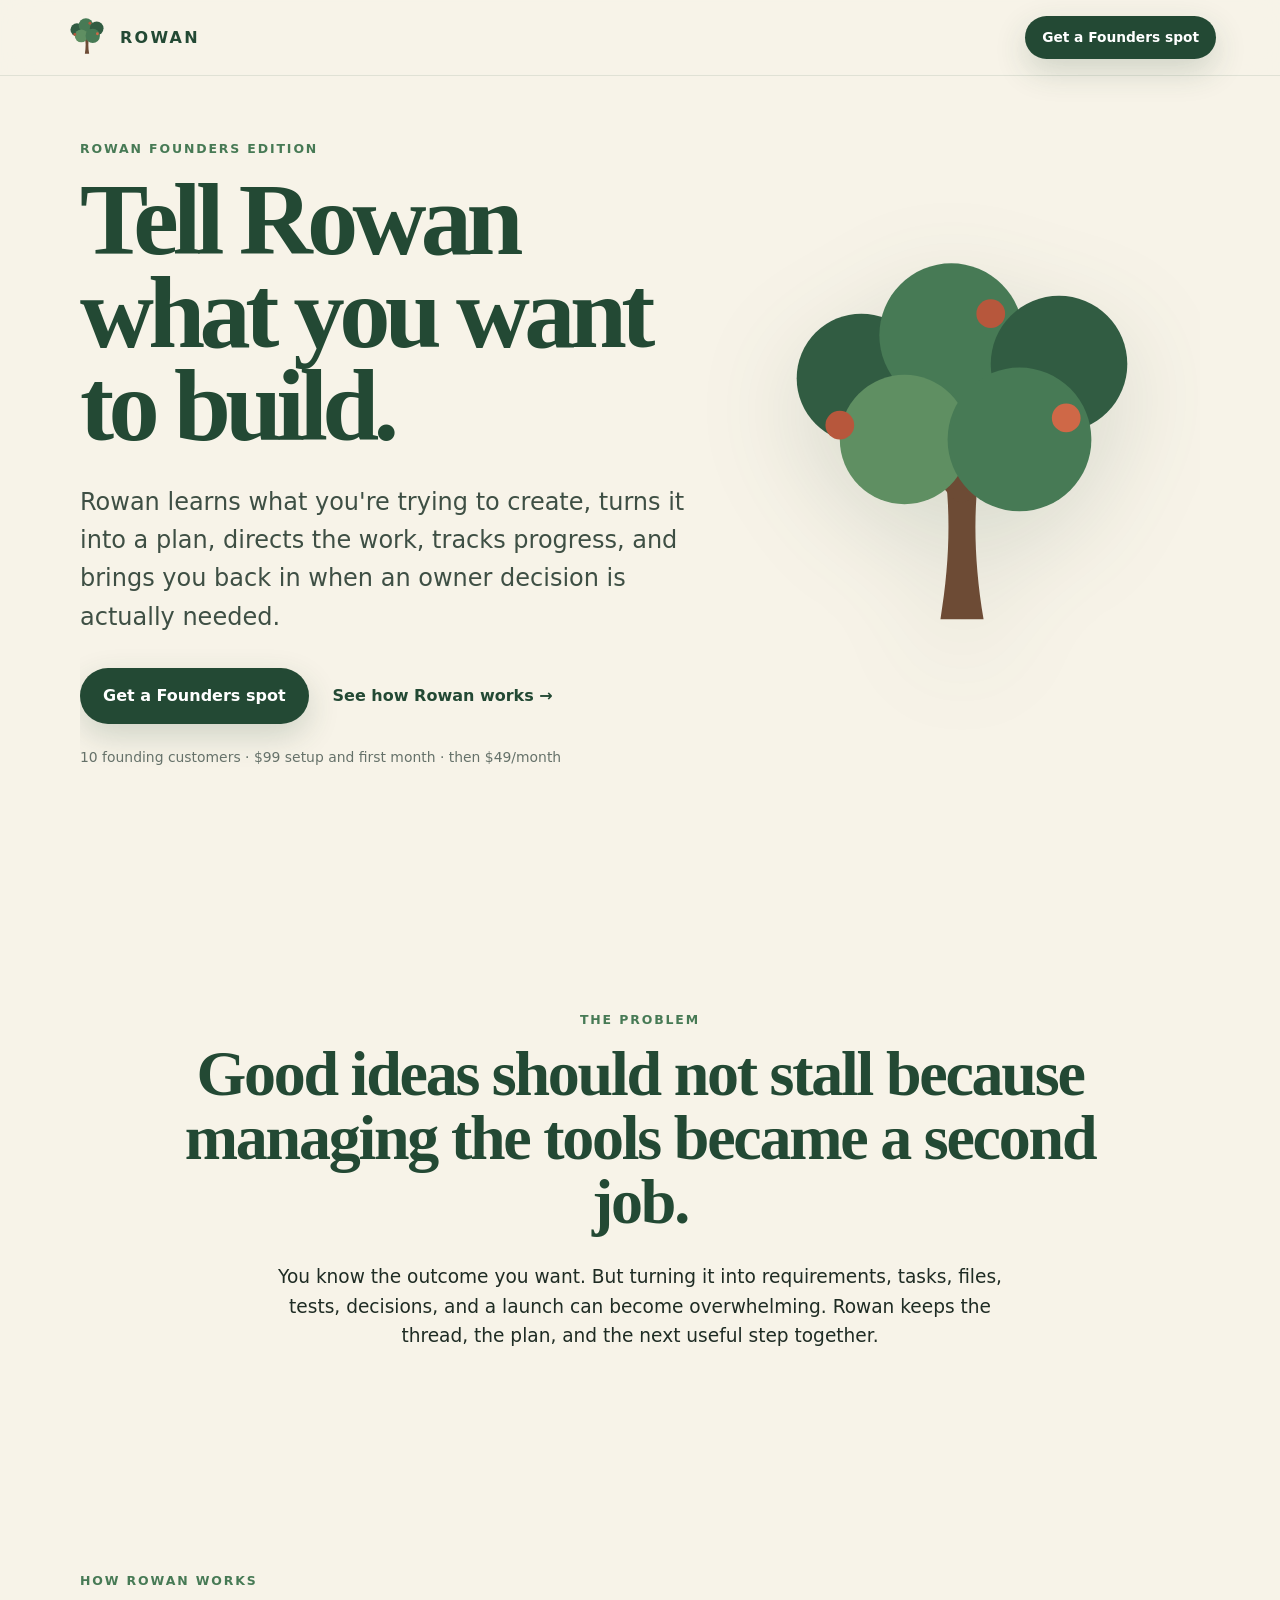
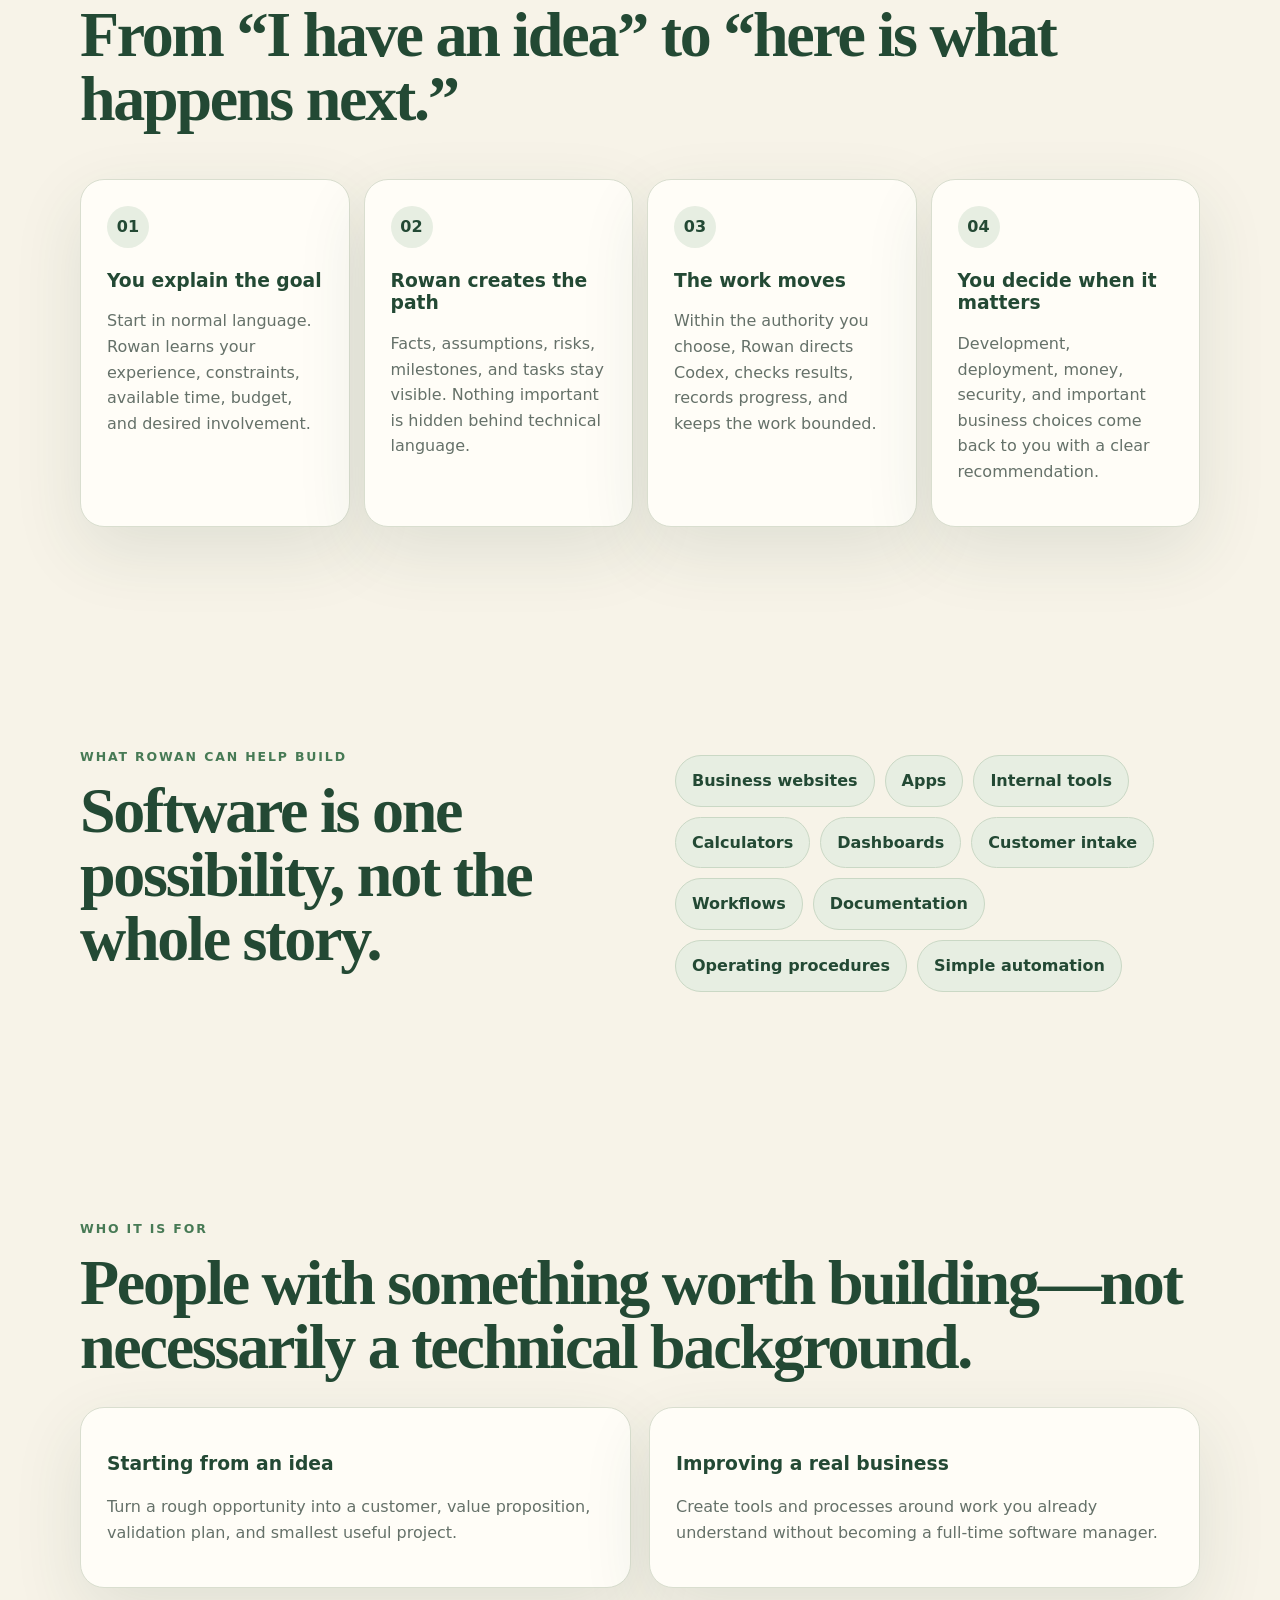
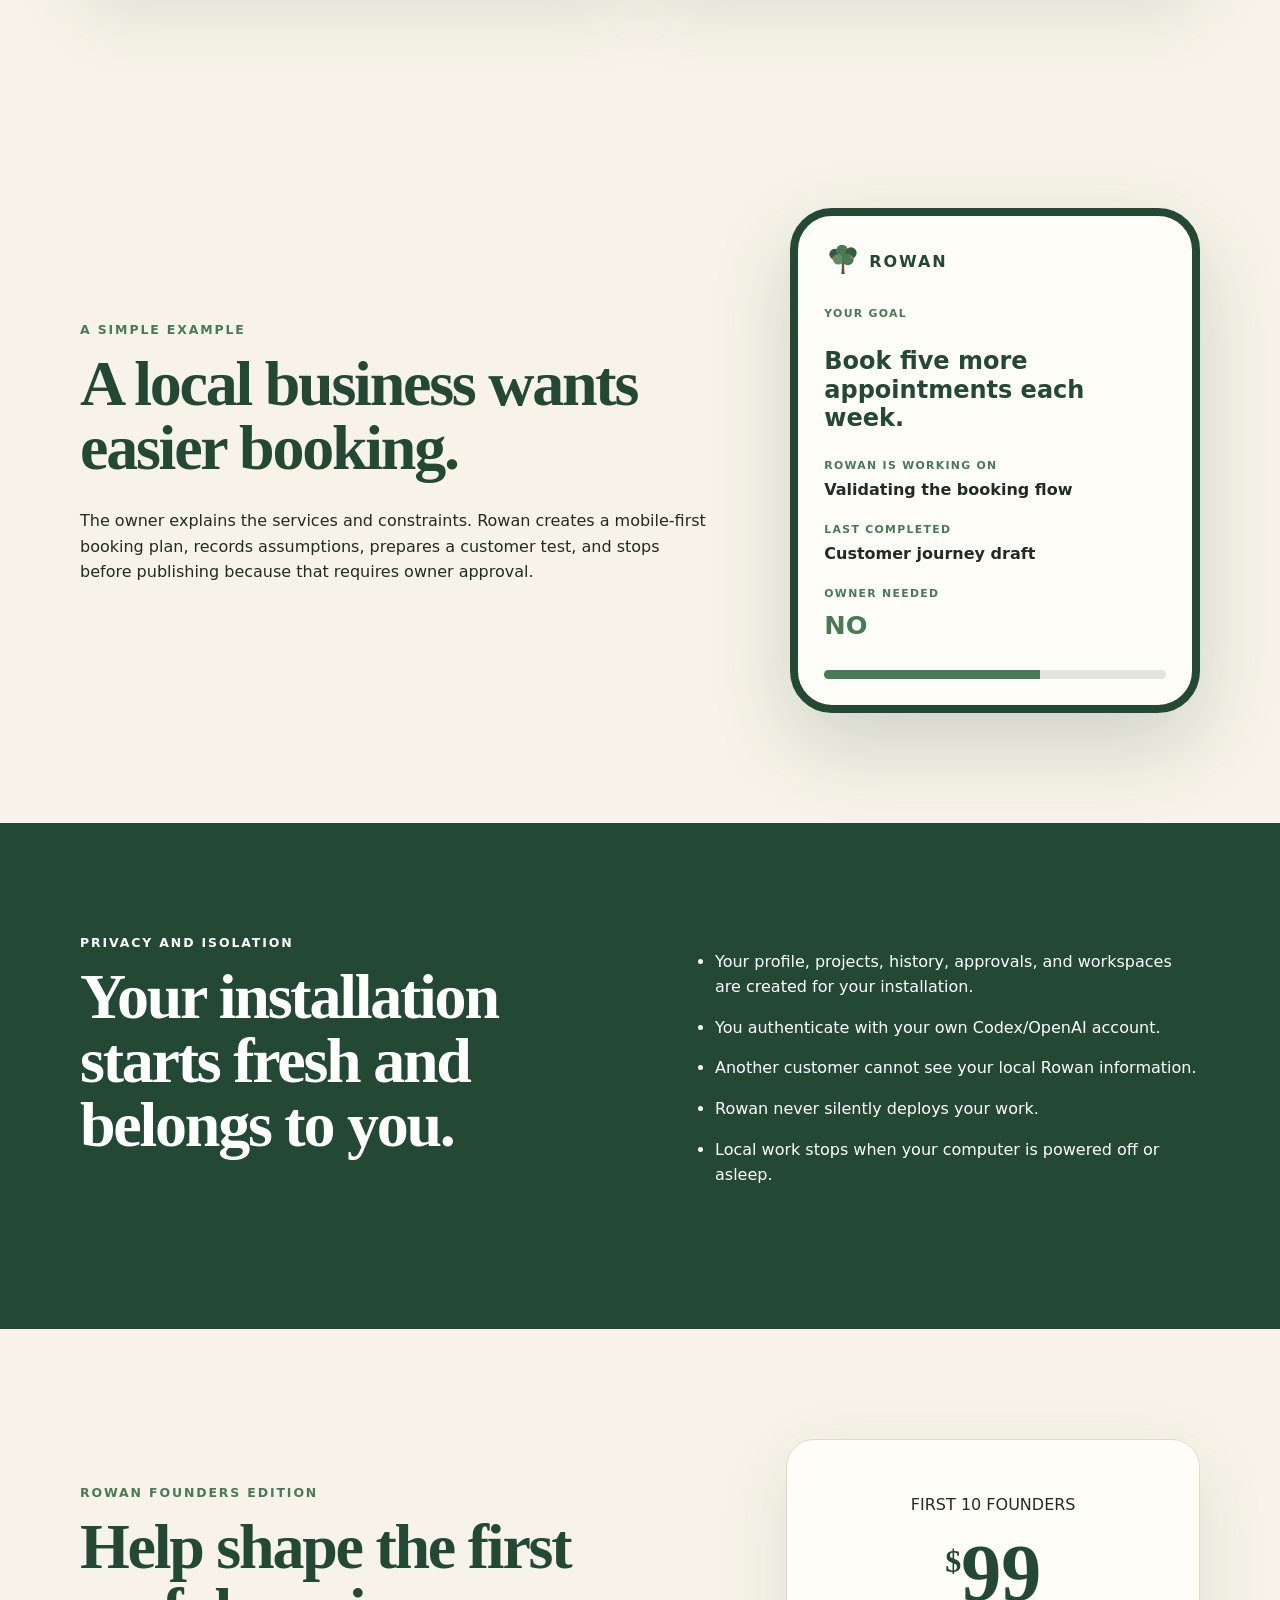
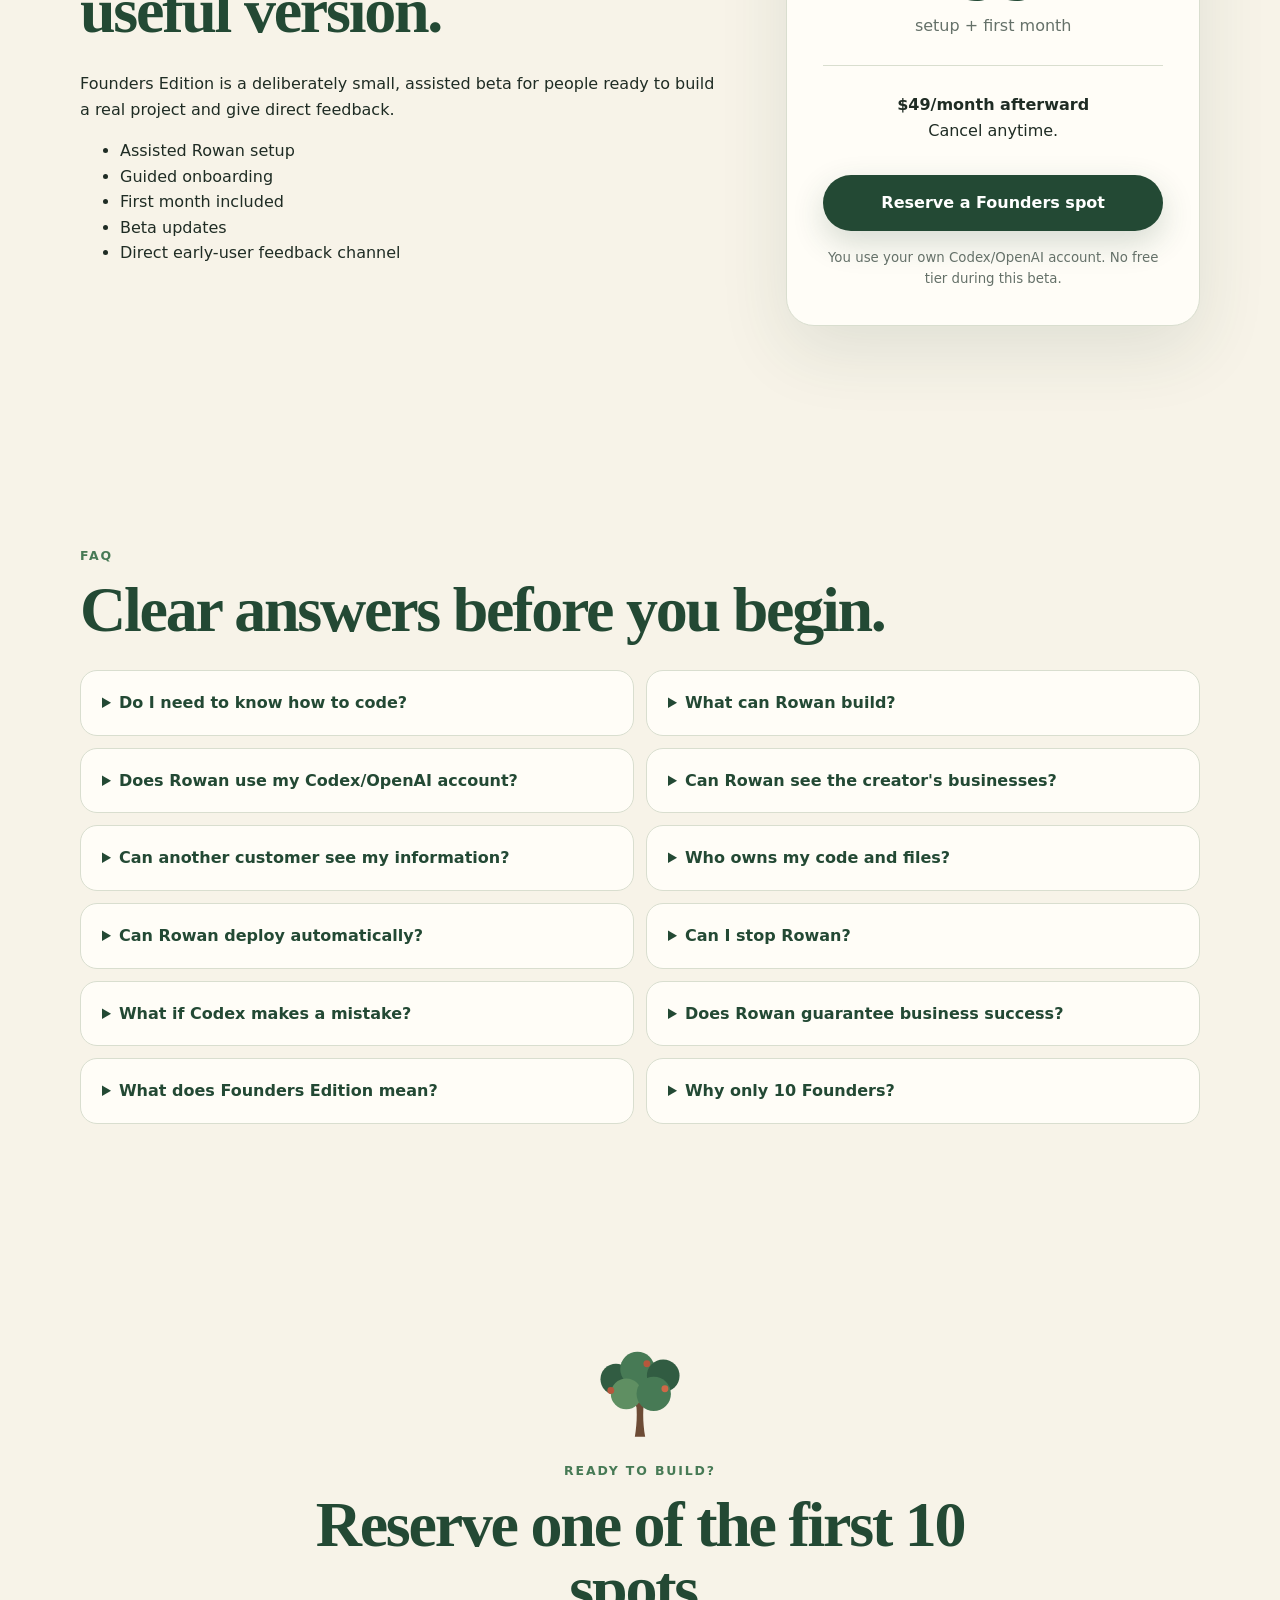
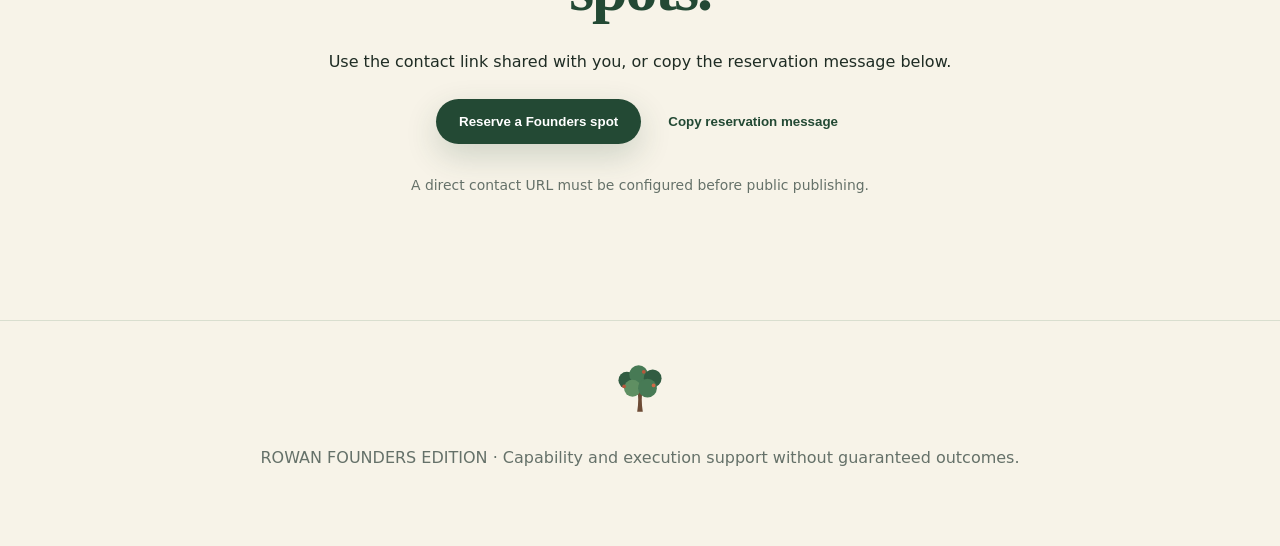
==== index.html @ bef2bb55 "Publish Rowan Founders Edition landing page" ====
<!doctype html>
<html lang="en">
<head>
  <meta charset="utf-8">
  <meta name="viewport" content="width=device-width,initial-scale=1">
  <meta name="description" content="Tell Rowan what you want to build. Rowan turns it into a plan, directs the work, and keeps it moving until an owner decision is needed.">
  <meta name="theme-color" content="#315c42">
  <title>Rowan Founders Edition</title>
  <link rel="stylesheet" href="styles.css?v=0.1.1">
</head>
<body>
<header>
  <a class="brand" href="#top"><img src="assets/rowan-mark.svg" alt=""><span>ROWAN</span></a>
  <a class="button small cta" href="#founders">Get a Founders spot</a>
</header>
<main id="top">
  <section class="hero">
    <div class="hero-copy">
      <p class="eyebrow">ROWAN FOUNDERS EDITION</p>
      <h1>Tell Rowan what you want to build.</h1>
      <p class="lead">Rowan learns what you're trying to create, turns it into a plan, directs the work, tracks progress, and brings you back in when an owner decision is actually needed.</p>
      <div class="actions">
        <a class="button cta" href="#founders">Get a Founders spot</a>
        <a class="text-link" href="#how">See how Rowan works <span aria-hidden="true">→</span></a>
      </div>
      <p class="quiet-note">10 founding customers · $99 setup and first month · then $49/month</p>
    </div>
    <div class="hero-art" aria-hidden="true"><img src="assets/rowan-mark.svg" alt=""></div>
  </section>

  <section class="problem">
    <p class="eyebrow">THE PROBLEM</p>
    <h2>Good ideas should not stall because managing the tools became a second job.</h2>
    <p>You know the outcome you want. But turning it into requirements, tasks, files, tests, decisions, and a launch can become overwhelming. Rowan keeps the thread, the plan, and the next useful step together.</p>
  </section>

  <section id="how">
    <p class="eyebrow">HOW ROWAN WORKS</p>
    <h2>From “I have an idea” to “here is what happens next.”</h2>
    <div class="steps">
      <article><span>01</span><h3>You explain the goal</h3><p>Start in normal language. Rowan learns your experience, constraints, available time, budget, and desired involvement.</p></article>
      <article><span>02</span><h3>Rowan creates the path</h3><p>Facts, assumptions, risks, milestones, and tasks stay visible. Nothing important is hidden behind technical language.</p></article>
      <article><span>03</span><h3>The work moves</h3><p>Within the authority you choose, Rowan directs Codex, checks results, records progress, and keeps the work bounded.</p></article>
      <article><span>04</span><h3>You decide when it matters</h3><p>Development, deployment, money, security, and important business choices come back to you with a clear recommendation.</p></article>
    </div>
  </section>

  <section class="build">
    <div>
      <p class="eyebrow">WHAT ROWAN CAN HELP BUILD</p>
      <h2>Software is one possibility, not the whole story.</h2>
    </div>
    <div class="chips">
      <span>Business websites</span><span>Apps</span><span>Internal tools</span>
      <span>Calculators</span><span>Dashboards</span><span>Customer intake</span>
      <span>Workflows</span><span>Documentation</span><span>Operating procedures</span>
      <span>Simple automation</span>
    </div>
  </section>

  <section>
    <p class="eyebrow">WHO IT IS FOR</p>
    <h2>People with something worth building—not necessarily a technical background.</h2>
    <div class="two">
      <article class="panel"><h3>Starting from an idea</h3><p>Turn a rough opportunity into a customer, value proposition, validation plan, and smallest useful project.</p></article>
      <article class="panel"><h3>Improving a real business</h3><p>Create tools and processes around work you already understand without becoming a full-time software manager.</p></article>
    </div>
  </section>

  <section class="demo">
    <div>
      <p class="eyebrow">A SIMPLE EXAMPLE</p>
      <h2>A local business wants easier booking.</h2>
      <p>The owner explains the services and constraints. Rowan creates a mobile-first booking plan, records assumptions, prepares a customer test, and stops before publishing because that requires owner approval.</p>
    </div>
    <div class="phone">
      <div class="phone-top"><img src="assets/rowan-mark.svg" alt=""><strong>ROWAN</strong></div>
      <p class="label">YOUR GOAL</p><h3>Book five more appointments each week.</h3>
      <p class="label">ROWAN IS WORKING ON</p><strong>Validating the booking flow</strong>
      <p class="label">LAST COMPLETED</p><strong>Customer journey draft</strong>
      <p class="label">OWNER NEEDED</p><strong class="no">NO</strong>
      <div class="bar"><span></span></div>
    </div>
  </section>

  <section class="privacy">
    <div><p class="eyebrow">PRIVACY AND ISOLATION</p><h2>Your installation starts fresh and belongs to you.</h2></div>
    <ul>
      <li>Your profile, projects, history, approvals, and workspaces are created for your installation.</li>
      <li>You authenticate with your own Codex/OpenAI account.</li>
      <li>Another customer cannot see your local Rowan information.</li>
      <li>Rowan never silently deploys your work.</li>
      <li>Local work stops when your computer is powered off or asleep.</li>
    </ul>
  </section>

  <section id="founders" class="offer">
    <div>
      <p class="eyebrow">ROWAN FOUNDERS EDITION</p>
      <h2>Help shape the first useful version.</h2>
      <p>Founders Edition is a deliberately small, assisted beta for people ready to build a real project and give direct feedback.</p>
      <ul><li>Assisted Rowan setup</li><li>Guided onboarding</li><li>First month included</li><li>Beta updates</li><li>Direct early-user feedback channel</li></ul>
    </div>
    <div class="price-card">
      <p>FIRST 10 FOUNDERS</p>
      <strong><sup>$</sup>99</strong>
      <span>setup + first month</span>
      <hr>
      <p><b>$49/month afterward</b><br>Cancel anytime.</p>
      <a class="button cta" href="#reserve">Reserve a Founders spot</a>
      <small>You use your own Codex/OpenAI account. No free tier during this beta.</small>
    </div>
  </section>

  <section id="faq">
    <p class="eyebrow">FAQ</p><h2>Clear answers before you begin.</h2>
    <div class="faq">
      <details><summary>Do I need to know how to code?</summary><p>No. Rowan is designed to translate your goal into the planning and technical work. You still make owner decisions.</p></details>
      <details><summary>What can Rowan build?</summary><p>Apps, websites, internal tools, calculators, dashboards, workflows, documentation, intake systems, and other bounded projects that can be created on your computer.</p></details>
      <details><summary>Does Rowan use my Codex/OpenAI account?</summary><p>Yes. Founders Edition detects Codex and asks you to authenticate with your own account. Your access is never supplied by another customer.</p></details>
      <details><summary>Can Rowan see the creator's businesses?</summary><p>No. A fresh installation contains no creator portfolio, business history, prompts, reports, credentials, or private files.</p></details>
      <details><summary>Can another customer see my information?</summary><p>No. Founders installations create separate local state and workspaces. Do not share your Windows account or data directory with another person.</p></details>
      <details><summary>Who owns my code and files?</summary><p>Your project files remain in your customer-controlled workspaces, subject to the terms of any third-party tools or content you use.</p></details>
      <details><summary>Can Rowan deploy automatically?</summary><p>No. Deployment always requires explicit owner approval.</p></details>
      <details><summary>Can I stop Rowan?</summary><p>Yes. You can pause Rowan or an individual project, close the local server, and uninstall the application while retaining your data.</p></details>
      <details><summary>What if Codex makes a mistake?</summary><p>Errors are possible. Rowan uses bounded tasks, Git checkpoints, validation, and owner approvals, but important work still needs review.</p></details>
      <details><summary>Does Rowan guarantee business success?</summary><p>No. Rowan supports planning and execution; it cannot guarantee demand, revenue, profitability, or accurate output.</p></details>
      <details><summary>What does Founders Edition mean?</summary><p>It is an assisted beta. Some workflows are manual, feedback is expected, and features will change.</p></details>
      <details><summary>Why only 10 Founders?</summary><p>The first release is intentionally small so each customer can receive setup help and the product can improve from real use.</p></details>
    </div>
  </section>

  <section id="reserve" class="reserve">
    <img src="assets/rowan-mark.svg" alt="">
    <p class="eyebrow">READY TO BUILD?</p>
    <h2>Reserve one of the first 10 spots.</h2>
    <p>Use the contact link shared with you, or copy the reservation message below.</p>
    <button id="reserve-button" class="button">Reserve a Founders spot</button>
    <button id="copy-message" class="text-button">Copy reservation message</button>
    <p id="contact-status" class="quiet-note"></p>
  </section>
</main>
<footer><img src="assets/rowan-mark.svg" alt=""><p>ROWAN FOUNDERS EDITION · Capability and execution support without guaranteed outcomes.</p></footer>
<script src="config.js"></script>
<script src="landing.js"></script>
</body>
</html>
---- styles.css ----
:root{--forest:#234934;--leaf:#477a55;--moss:#6f8b5e;--bark:#6d4b35;--berry:#b7573c;--cream:#f7f3e8;--paper:#fffdf7;--ink:#1f2c24;--muted:#657169;--line:#d9decf;--shadow:0 24px 70px rgba(35,73,52,.11)}
*{box-sizing:border-box}html{scroll-behavior:smooth}body{margin:0;overflow-x:hidden;background:var(--cream);color:var(--ink);font-family:Inter,ui-sans-serif,system-ui,-apple-system,"Segoe UI",sans-serif;line-height:1.6}header{height:76px;display:flex;align-items:center;justify-content:space-between;padding:0 clamp(18px,5vw,72px);position:sticky;top:0;z-index:10;background:rgba(247,243,232,.9);backdrop-filter:blur(15px);border-bottom:1px solid rgba(35,73,52,.1)}.brand{display:flex;align-items:center;gap:10px;color:var(--forest);font-weight:900;letter-spacing:.14em;text-decoration:none}.brand img{width:46px;height:46px}main{overflow:hidden}section{width:min(1120px,calc(100% - 36px));margin:0 auto;padding:110px 0}.hero{position:relative;overflow:hidden;min-height:calc(100vh - 76px);display:grid;grid-template-columns:1.15fr .85fr;align-items:center;padding-top:55px}.hero-copy{position:relative;z-index:1}.hero h1{max-width:850px;font:700 clamp(3.7rem,8vw,7.7rem)/.91 Georgia,serif;letter-spacing:-.055em;color:var(--forest);margin:14px 0 30px}.lead{font-size:clamp(1.16rem,2.2vw,1.5rem);max-width:720px;color:#3e4f44}.hero-art{display:grid;place-items:center;filter:drop-shadow(0 30px 50px rgba(35,73,52,.14))}.hero-art img{width:min(38vw,460px)}.eyebrow{color:var(--leaf);font-weight:900;font-size:.78rem;letter-spacing:.15em;margin:0 0 10px}h2{font:700 clamp(2.3rem,5vw,4.7rem)/1 Georgia,serif;letter-spacing:-.035em;color:var(--forest);margin:12px 0 28px}h3{color:var(--forest);line-height:1.2}.button{display:inline-flex;align-items:center;justify-content:center;background:var(--forest);color:#fff!important;text-decoration:none;border:0;border-radius:999px;padding:15px 23px;font-weight:800;box-shadow:0 12px 32px rgba(35,73,52,.19);cursor:pointer}.button:hover{background:#173c29;transform:translateY(-1px)}.button.small{padding:10px 17px;font-size:.86rem}.actions{display:flex;align-items:center;gap:24px;flex-wrap:wrap;margin-top:32px}.text-link,.text-button{border:0;background:transparent;color:var(--forest);font-weight:800;text-decoration:none;cursor:pointer}.quiet-note{color:var(--muted);font-size:.87rem;margin-top:22px}.problem{max-width:940px!important;text-align:center}.problem p:last-child{font-size:1.16rem;max-width:760px;margin:auto}.steps{display:grid;grid-template-columns:repeat(4,1fr);gap:14px;margin-top:48px}.steps article,.panel{background:var(--paper);border:1px solid var(--line);border-radius:24px;padding:26px;box-shadow:var(--shadow)}.steps span{display:grid;place-items:center;width:42px;height:42px;border-radius:50%;background:#e7eee2;color:var(--forest);font-weight:900}.steps h3{margin:22px 0 10px}.steps p,.panel p{color:var(--muted)}.build{display:grid;grid-template-columns:1fr 1fr;gap:70px;align-items:center}.chips{display:flex;gap:10px;flex-wrap:wrap}.chips span{padding:12px 16px;border-radius:999px;background:#e7eee2;border:1px solid #cad8c5;color:var(--forest);font-weight:760}.two{display:grid;grid-template-columns:1fr 1fr;gap:18px}.demo{display:grid;grid-template-columns:1fr .65fr;align-items:center;gap:80px}.phone{background:var(--paper);border:8px solid var(--forest);border-radius:42px;padding:26px;box-shadow:0 32px 80px rgba(35,73,52,.18)}.phone-top{display:flex;align-items:center;gap:7px;letter-spacing:.12em;color:var(--forest);margin-bottom:25px}.phone-top img{width:38px}.phone .label{font-size:.68rem;color:var(--leaf);font-weight:900;letter-spacing:.12em;margin:19px 0 2px}.phone h3{font-size:1.5rem}.phone .no{color:var(--leaf);font-size:1.6rem}.bar{height:9px;border-radius:9px;background:#e2e5dd;margin-top:24px;overflow:hidden}.bar span{display:block;width:63%;height:100%;background:var(--leaf)}.privacy{background:var(--forest);color:white;width:100%;max-width:none;padding-left:max(18px,calc((100vw - 1120px)/2));padding-right:max(18px,calc((100vw - 1120px)/2));display:grid;grid-template-columns:1fr 1fr;gap:70px}.privacy h2,.privacy .eyebrow{color:white}.privacy li{margin-bottom:15px}.offer{display:grid;grid-template-columns:1fr .65fr;gap:70px;align-items:center}.price-card{padding:36px;border-radius:28px;background:var(--paper);border:1px solid var(--line);box-shadow:var(--shadow);text-align:center}.price-card>strong{display:block;font:700 5rem Georgia,serif;color:var(--forest);line-height:1}.price-card sup{font-size:2rem}.price-card>span,.price-card small{display:block;color:var(--muted)}.price-card hr{border:0;border-top:1px solid var(--line);margin:26px 0}.price-card .button{width:100%;margin:16px 0}.faq{display:grid;grid-template-columns:1fr 1fr;gap:12px}.faq details{background:var(--paper);border:1px solid var(--line);border-radius:17px;padding:19px 21px}.faq summary{font-weight:800;color:var(--forest);cursor:pointer}.faq p{color:var(--muted);margin-bottom:0}.reserve{text-align:center}.reserve>img{width:110px}.reserve h2{max-width:700px;margin-left:auto;margin-right:auto}.reserve .button,.reserve .text-button{margin:8px}footer{padding:40px 18px 60px;text-align:center;color:var(--muted);border-top:1px solid var(--line)}footer img{width:60px}
@media(max-width:800px){header{height:66px;padding:0 14px}.brand img{width:40px}.hero,.build,.demo,.offer,.privacy{grid-template-columns:1fr;gap:38px}.hero{padding-top:48px}.hero-art{position:absolute;opacity:.1;right:-60px;top:130px}.hero-art img{width:330px}.hero h1{font-size:clamp(3.2rem,16vw,5.3rem)}section{padding:78px 0}.steps,.two,.faq{grid-template-columns:1fr}.privacy{padding-left:18px;padding-right:18px}.demo .phone{max-width:420px}.actions{align-items:flex-start;flex-direction:column;gap:15px}.button.small{font-size:.76rem;padding:9px 12px}}
@media(prefers-reduced-motion:reduce){*{scroll-behavior:auto!important;transition:none!important}}
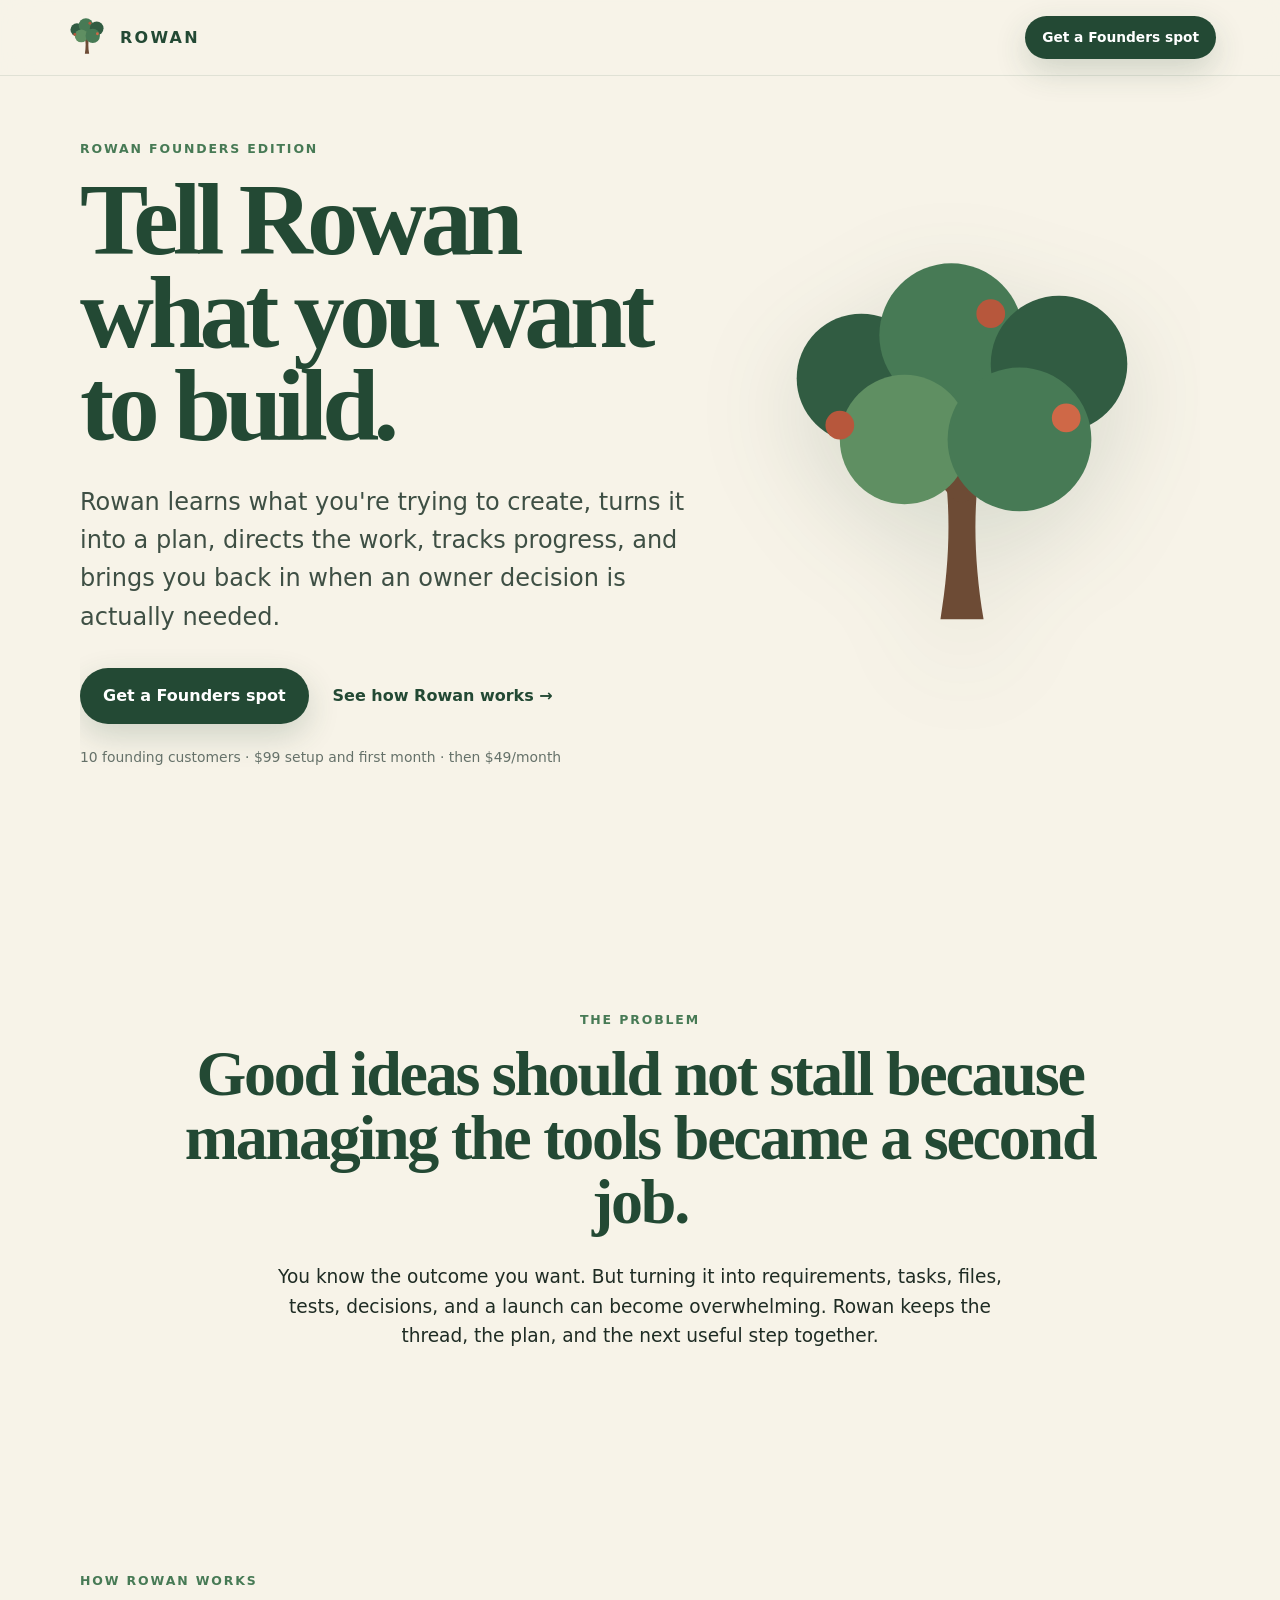
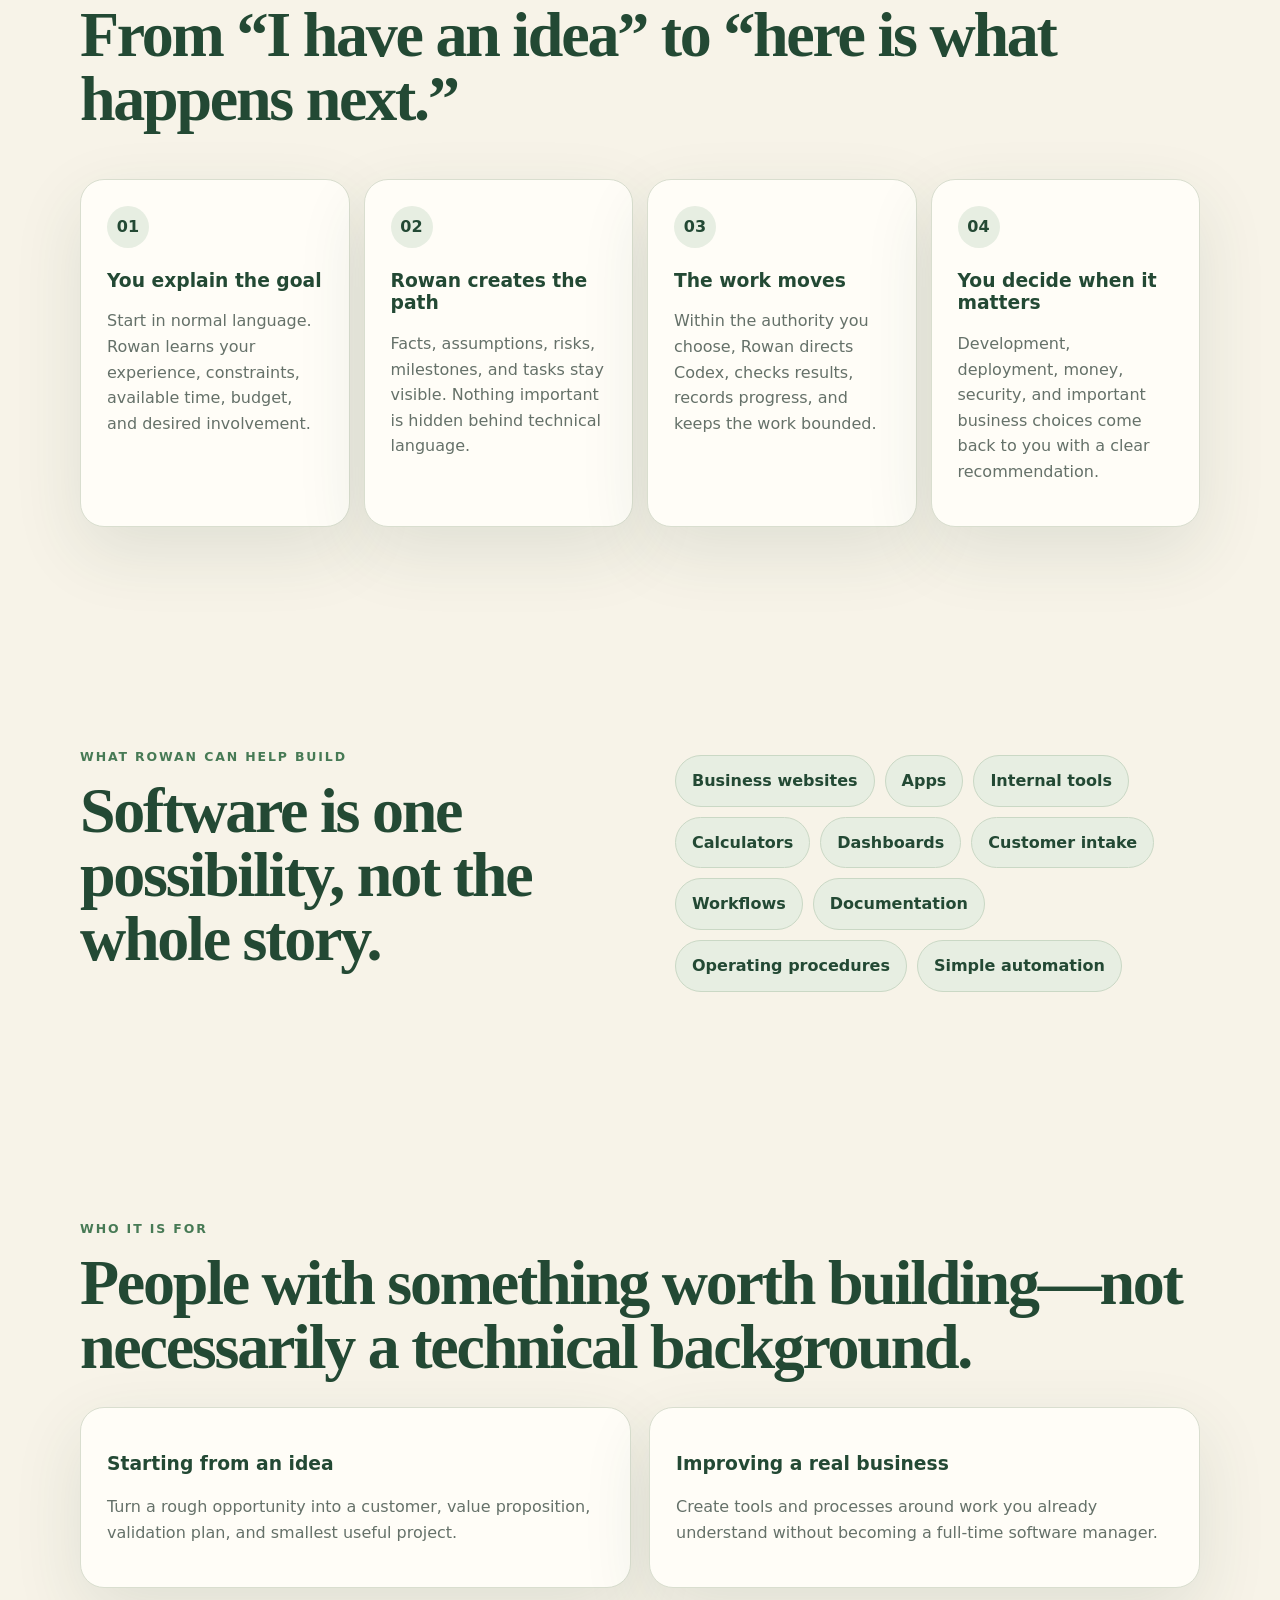
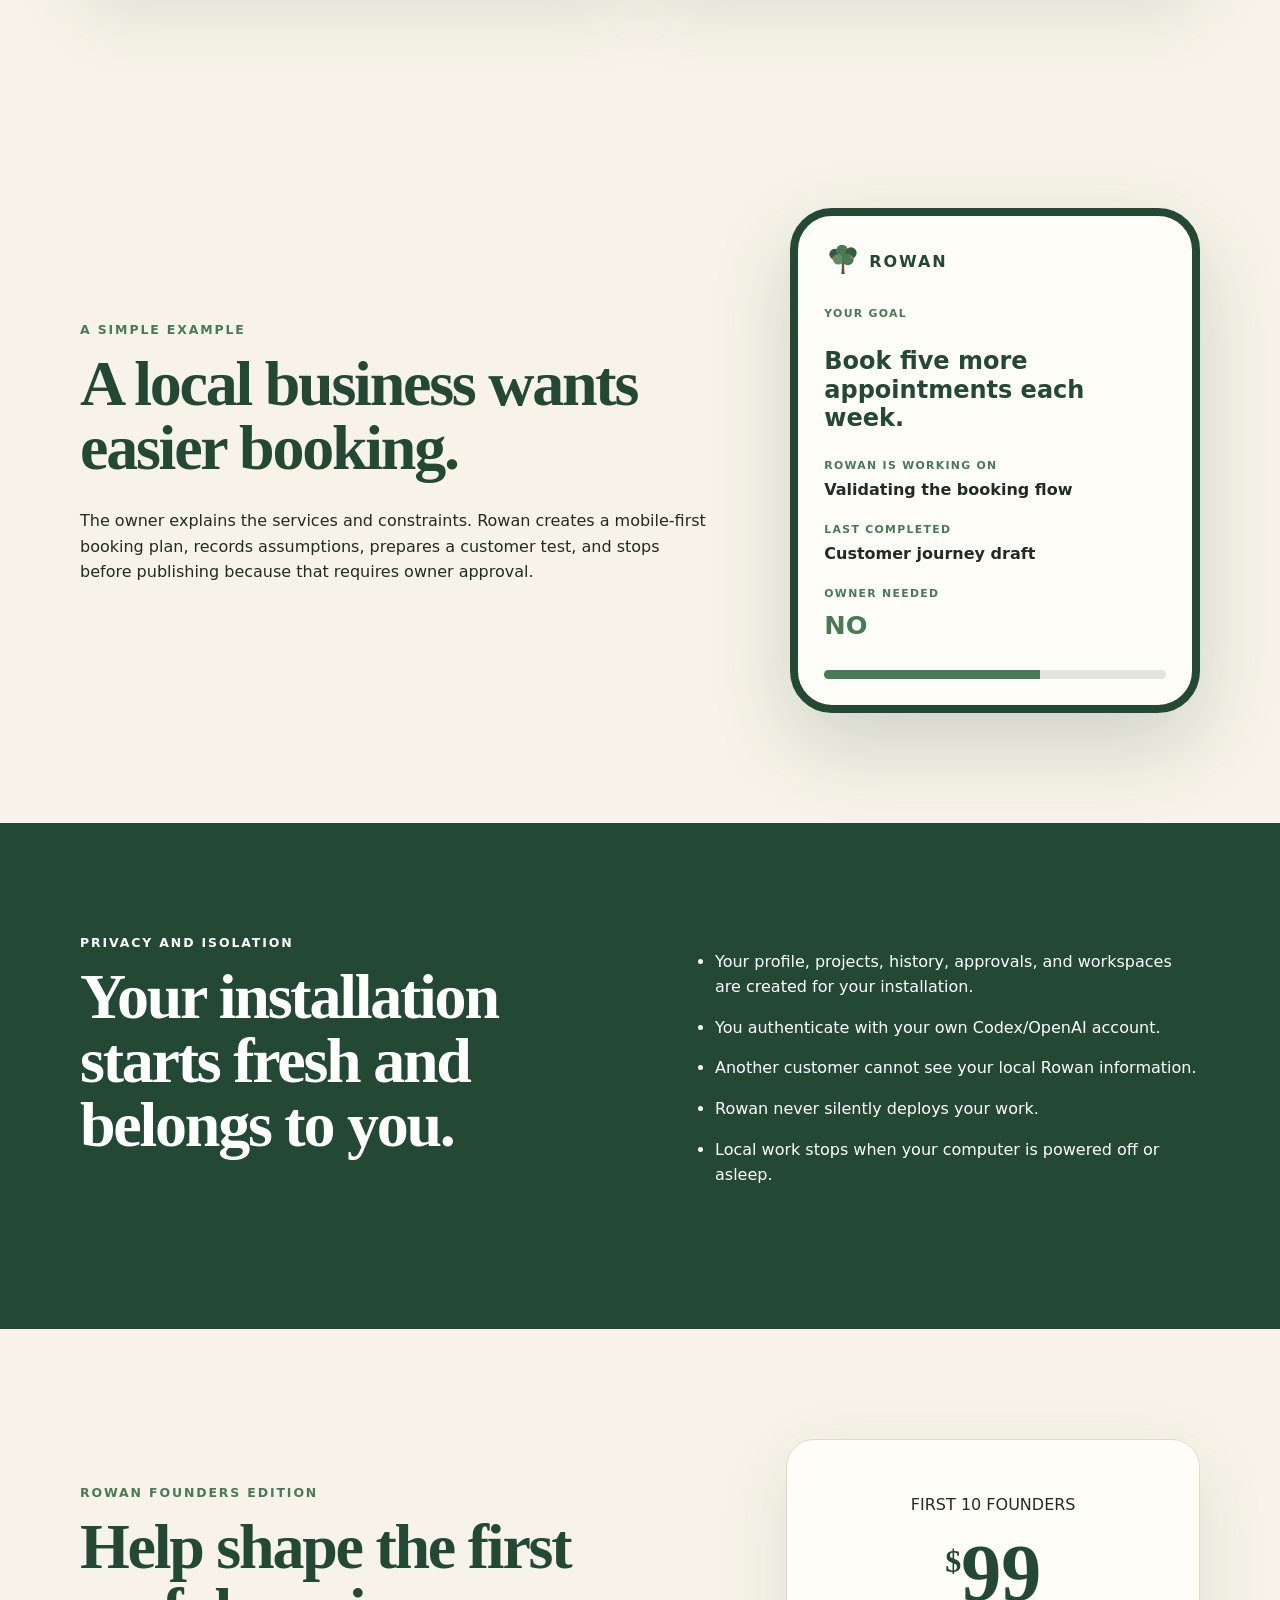
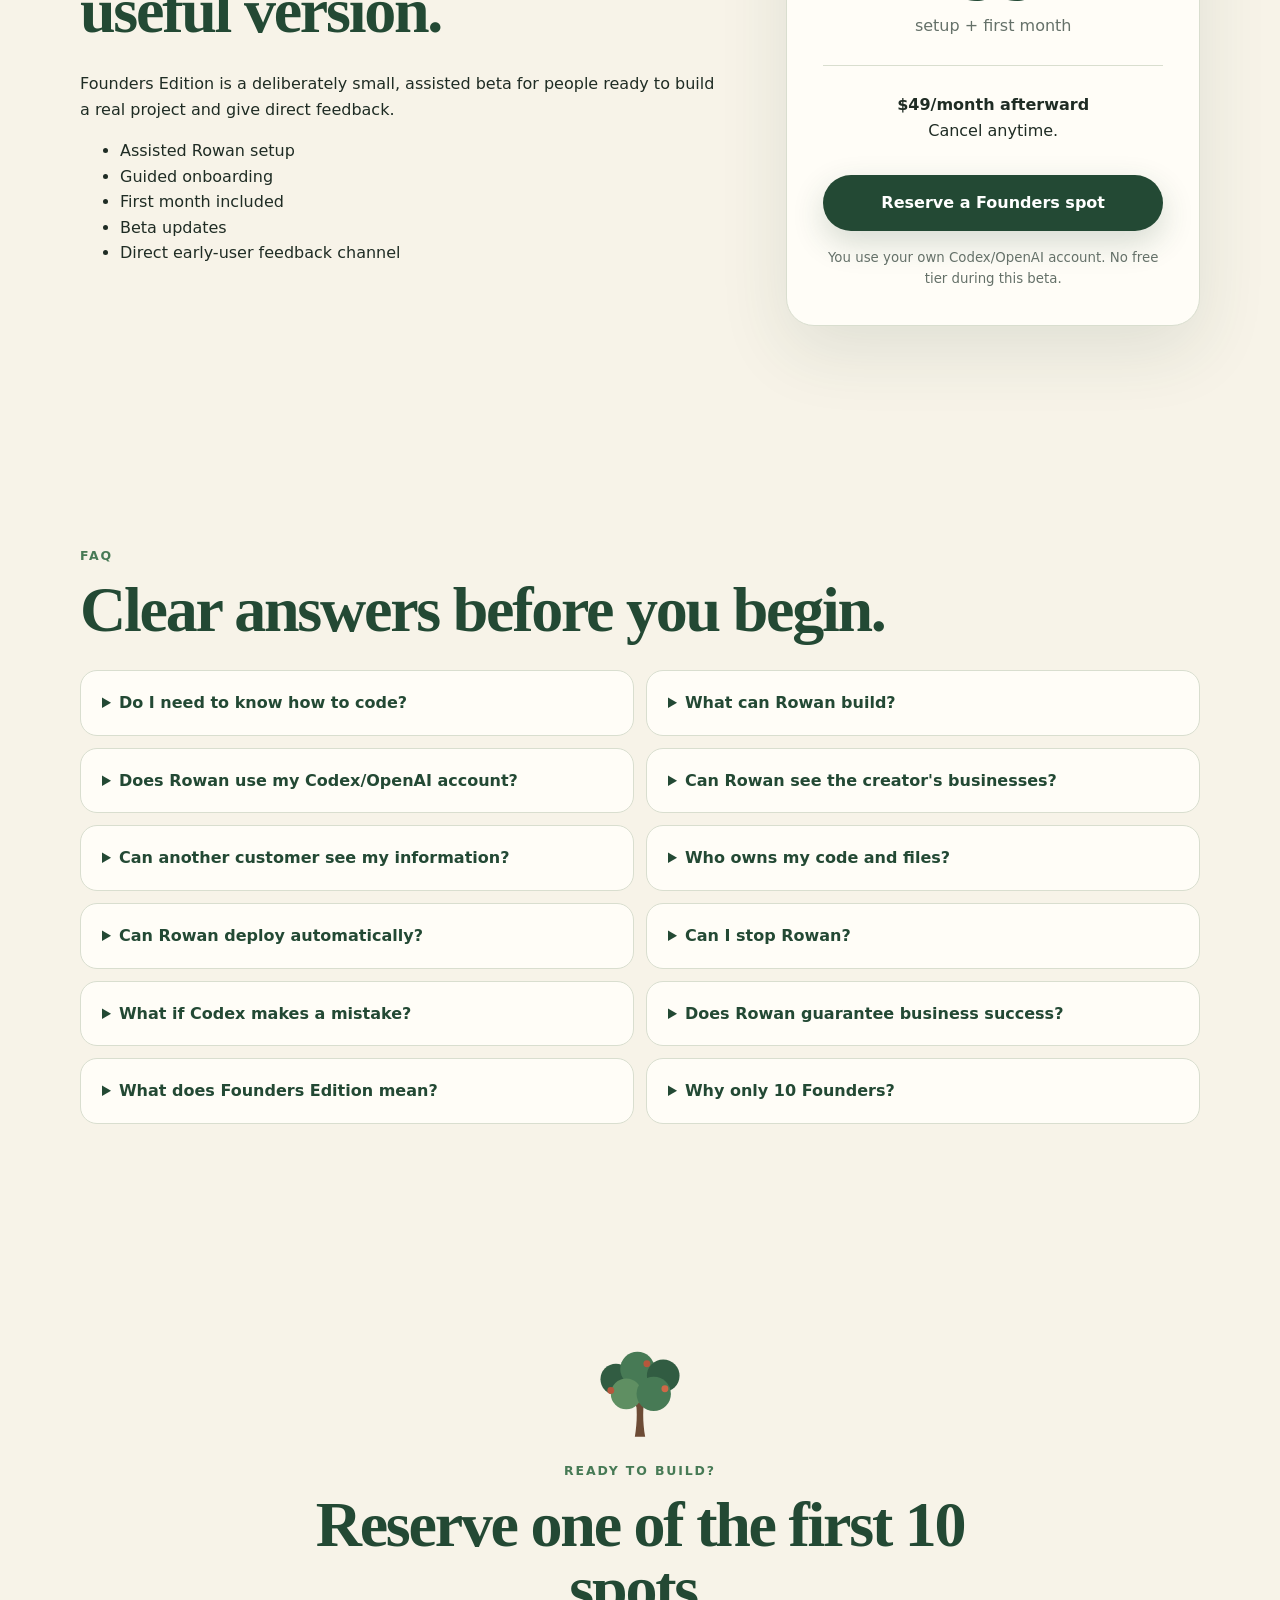
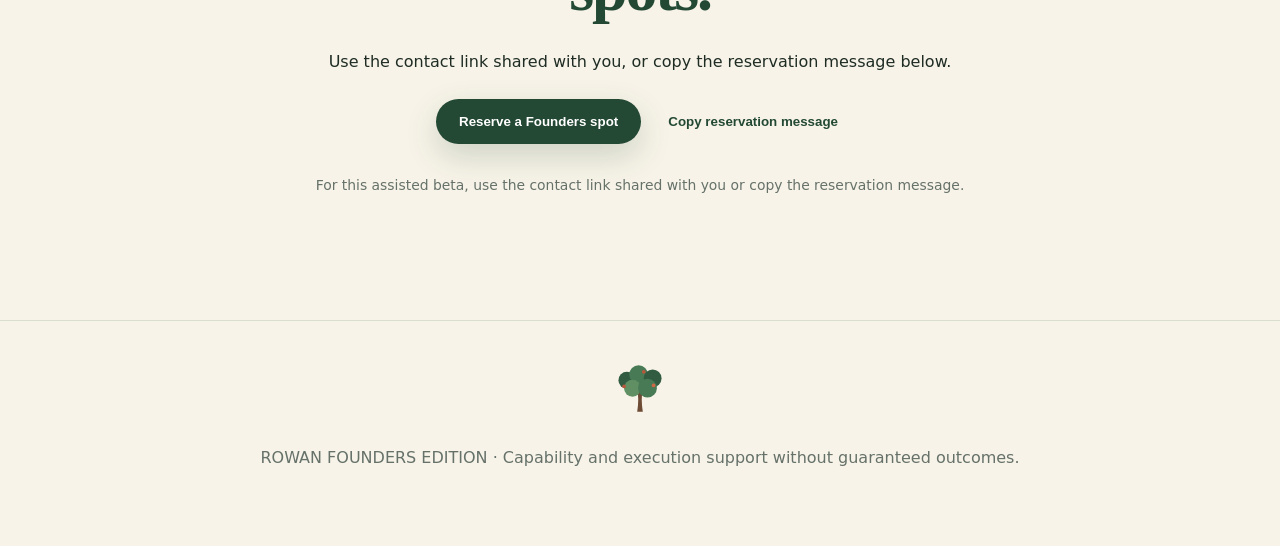
==== commit 3e309ba5: "Refresh corrected landing script" ====
--- a/index.html
+++ b/index.html
@@ -142,6 +142,6 @@
 </main>
 <footer><img src="assets/rowan-mark.svg" alt=""><p>ROWAN FOUNDERS EDITION · Capability and execution support without guaranteed outcomes.</p></footer>
 <script src="config.js"></script>
-<script src="landing.js"></script>
+<script src="landing.js?v=0.1.1"></script>
 </body>
 </html>
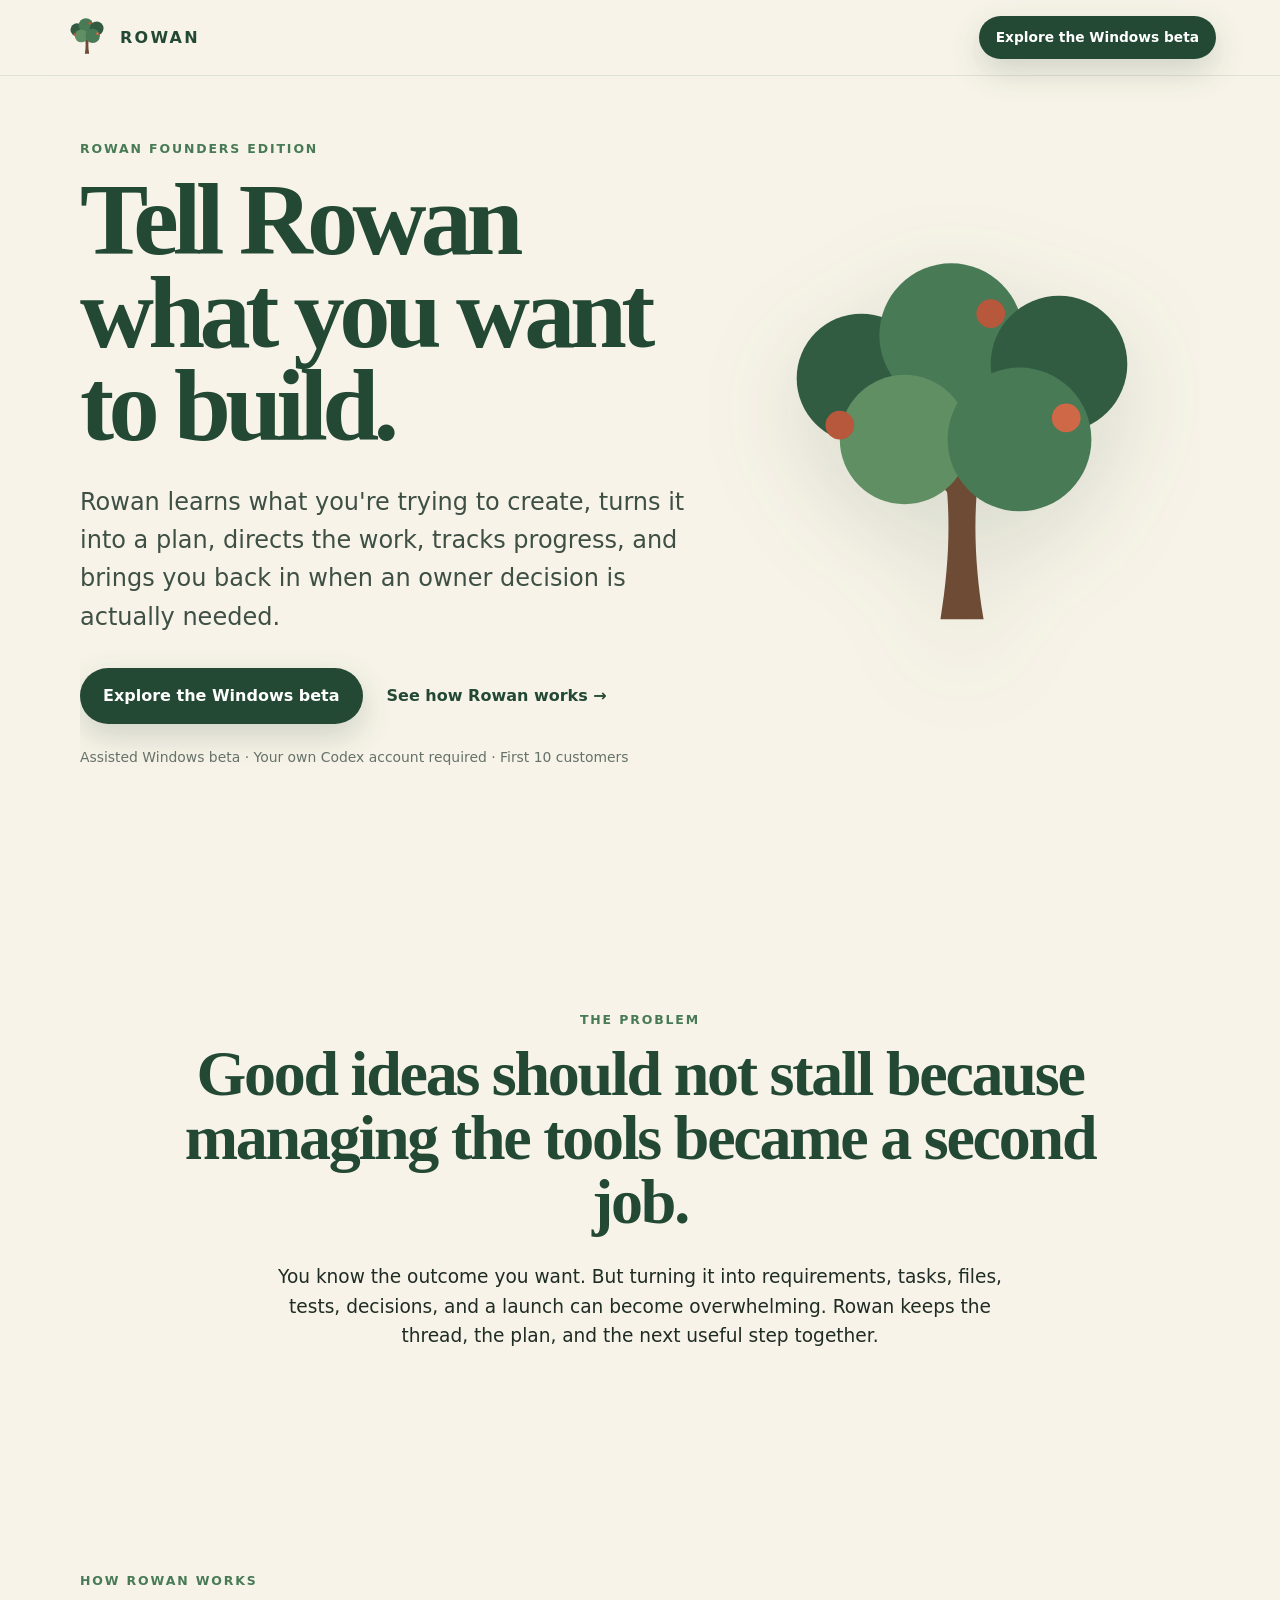
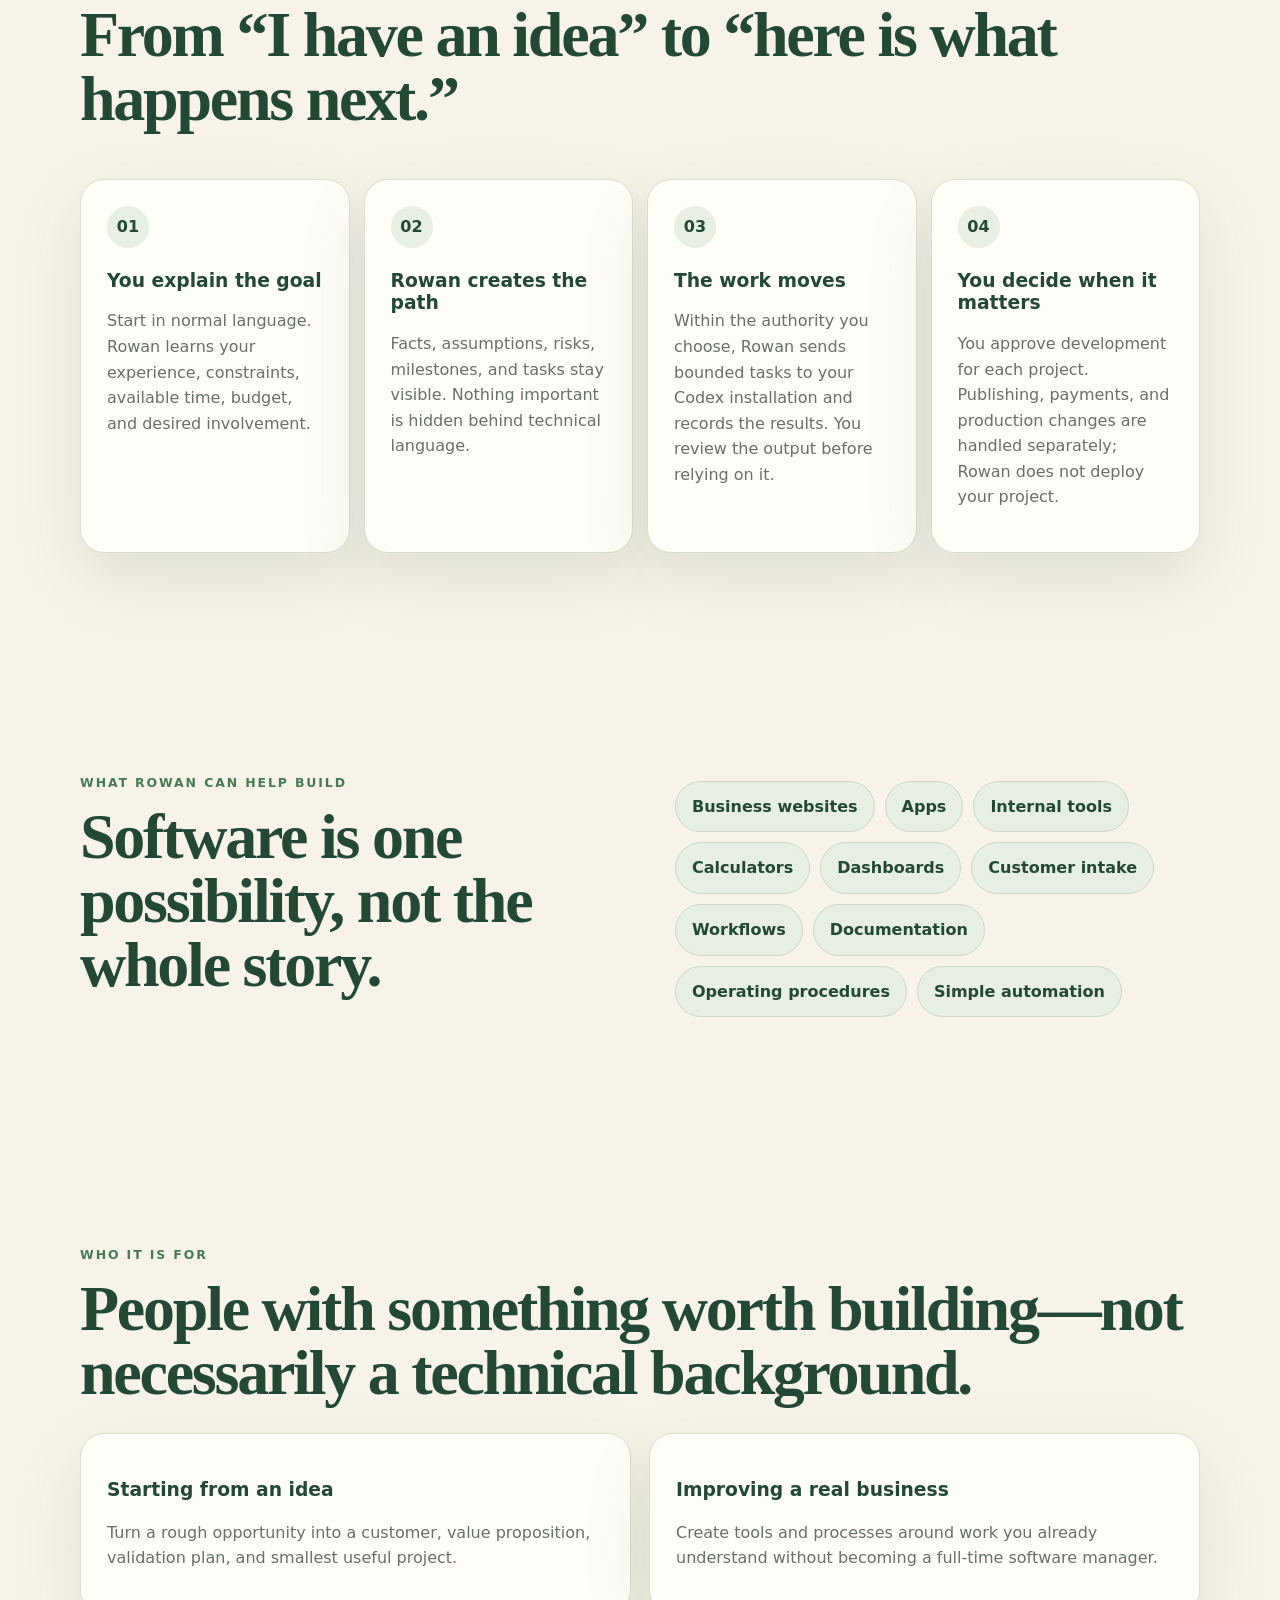
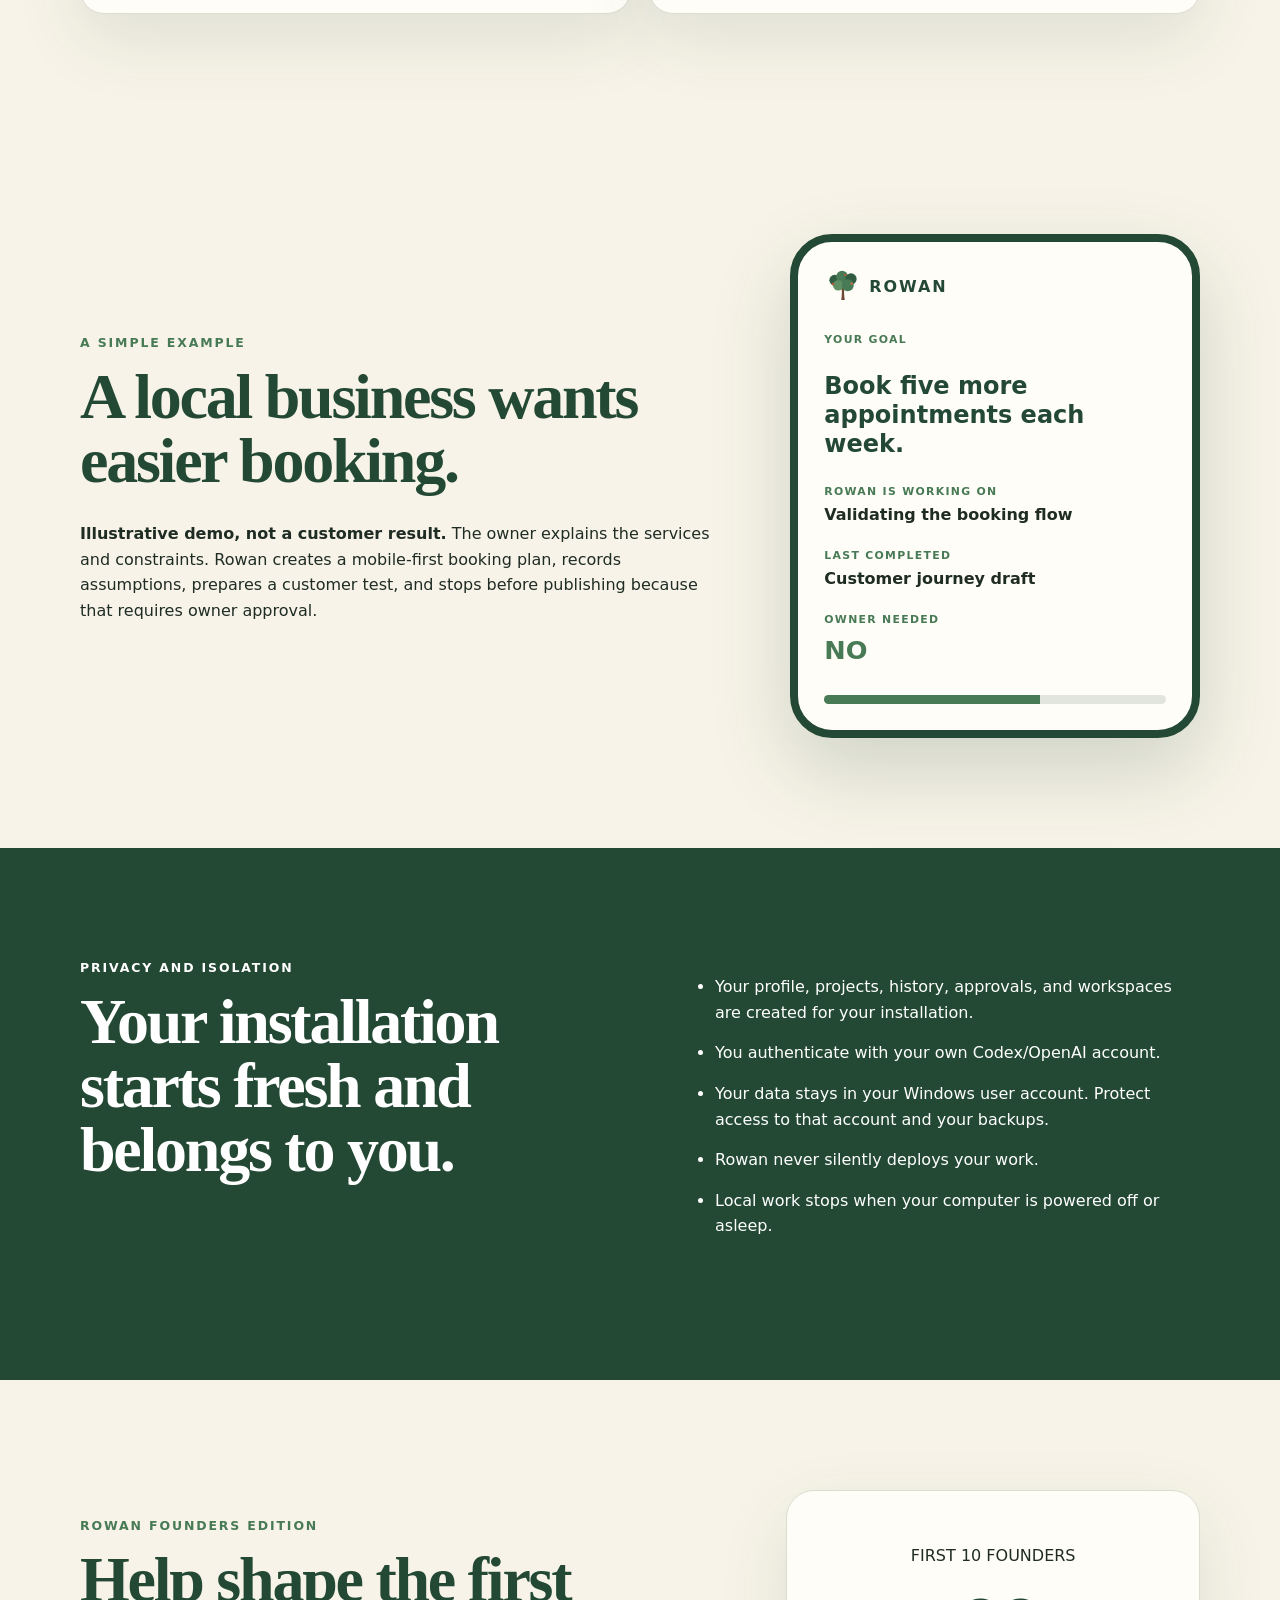
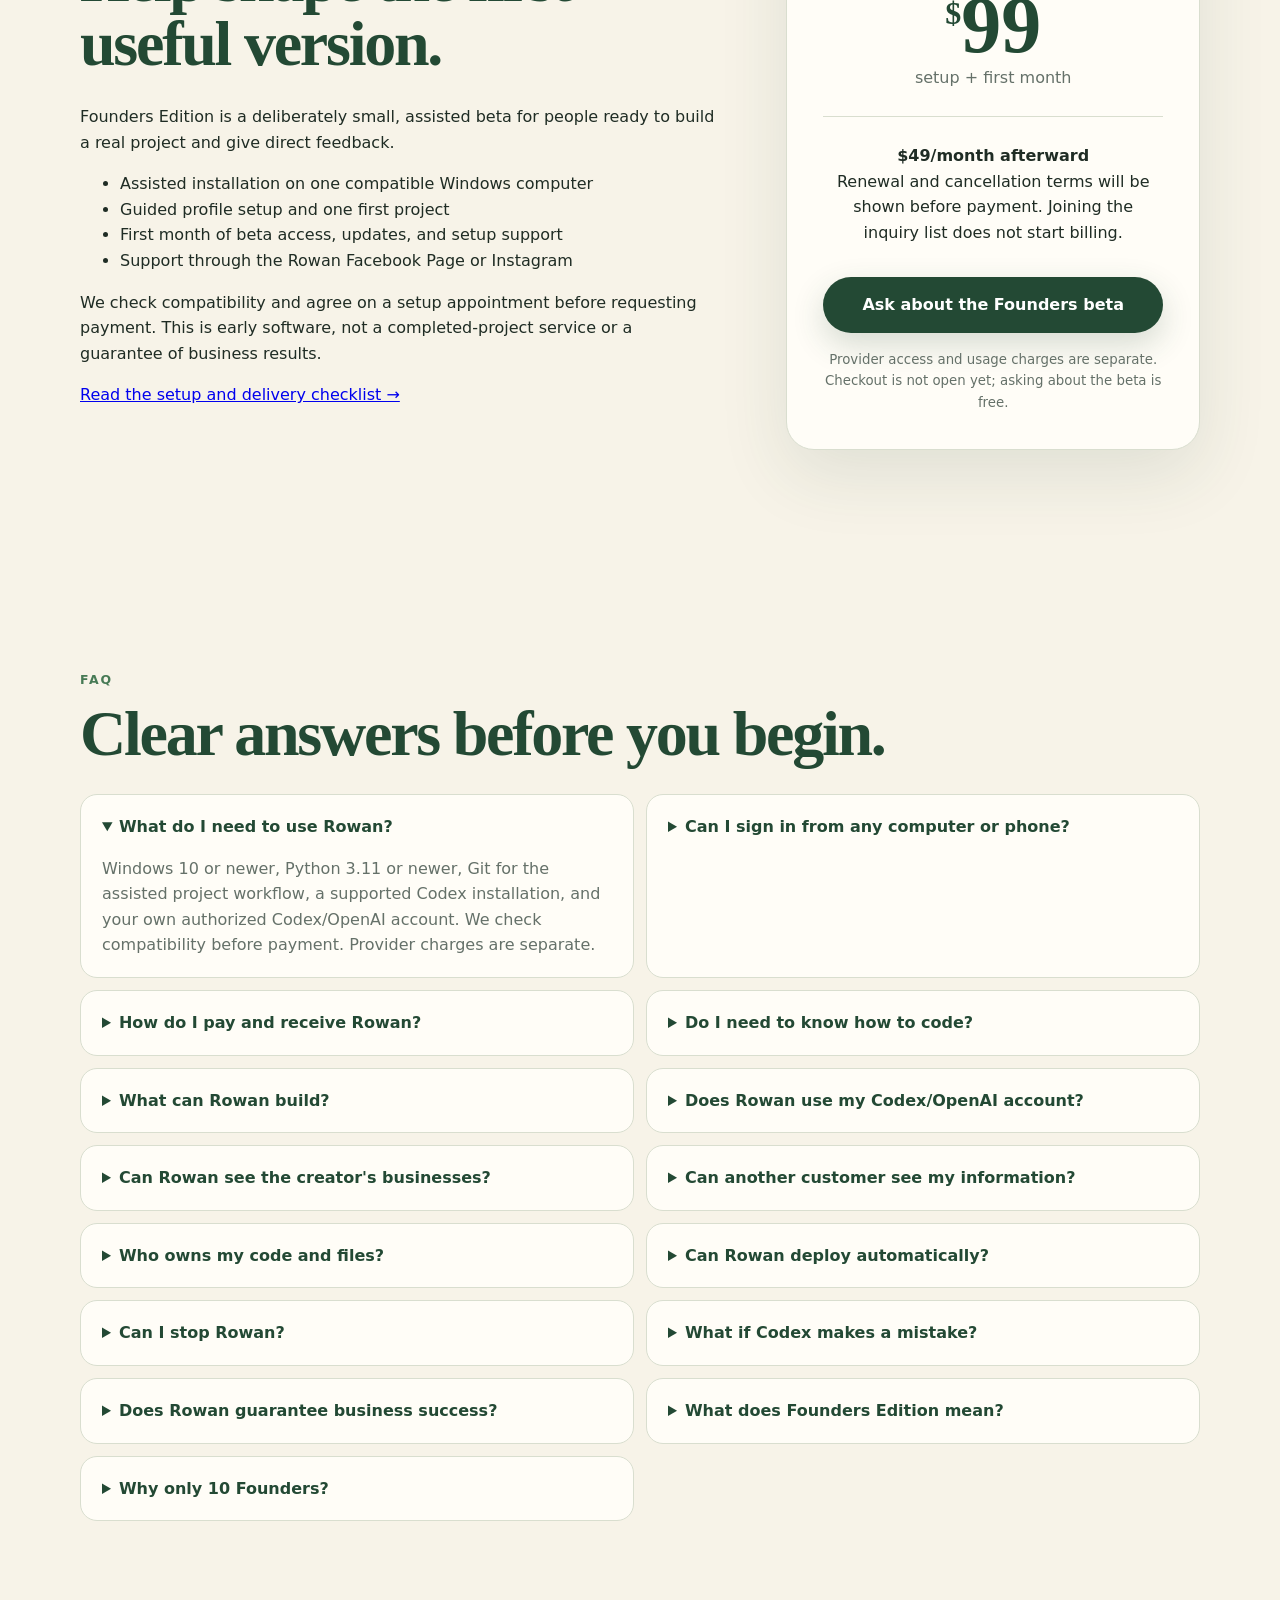
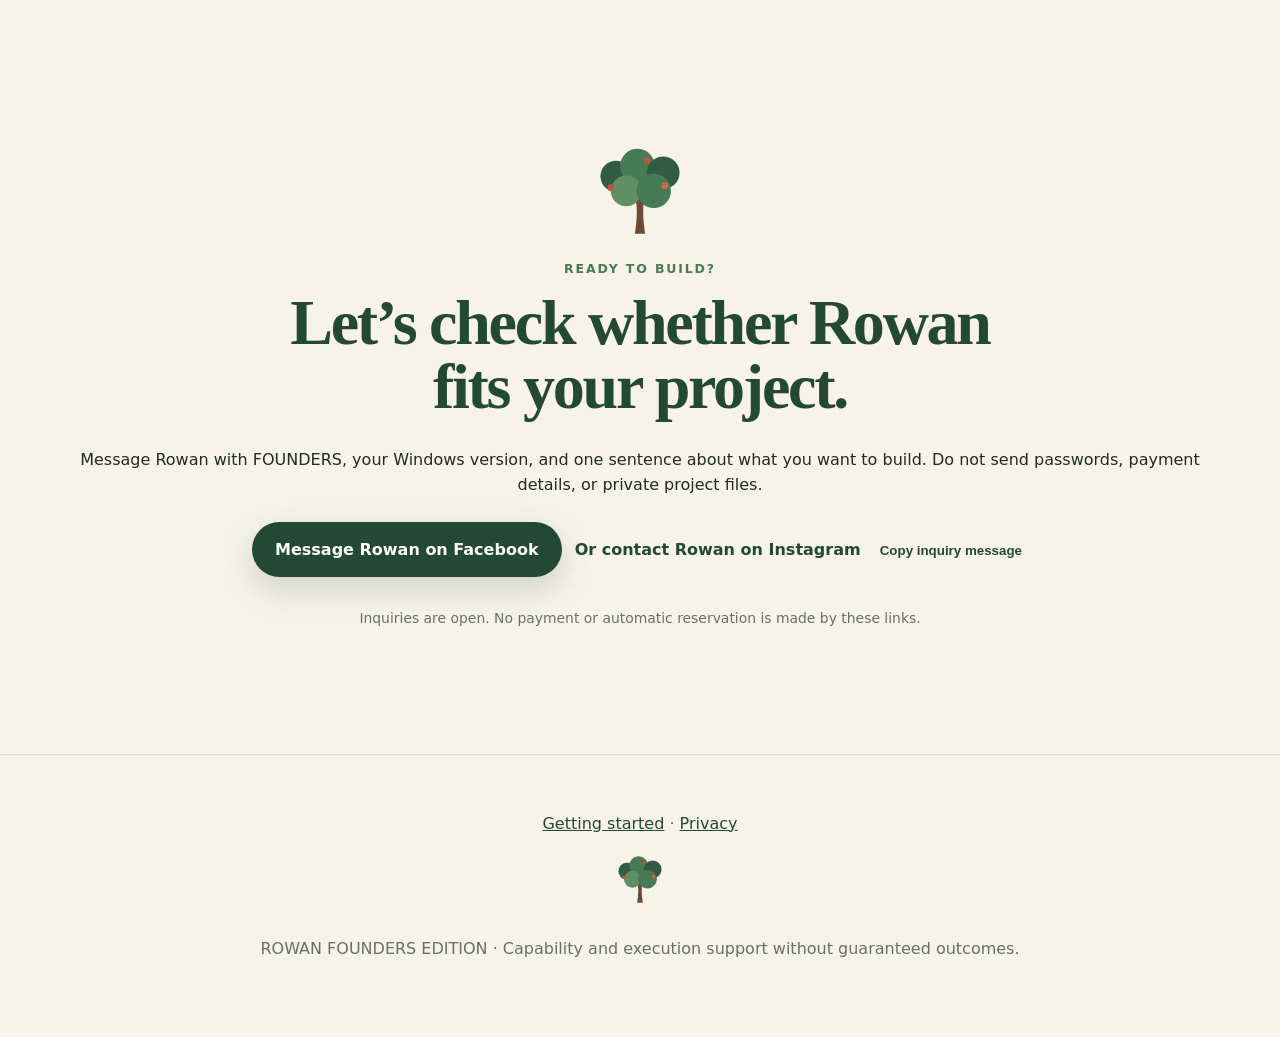
==== commit 6f481c5e: "Clarify assisted beta offer and connect Rowan inquiries" ====
--- a/index.html
+++ b/index.html
@@ -3,15 +3,15 @@
 <head>
   <meta charset="utf-8">
   <meta name="viewport" content="width=device-width,initial-scale=1">
-  <meta name="description" content="Tell Rowan what you want to build. Rowan turns it into a plan, directs the work, and keeps it moving until an owner decision is needed.">
+  <meta name="description" content="Tell Rowan what you want to build. Assisted Windows beta for entrepreneurs: organize a project, plan the next step, and work with your own Codex account.">
   <meta name="theme-color" content="#315c42">
   <title>Rowan Founders Edition</title>
-  <link rel="stylesheet" href="styles.css?v=0.1.1">
+  <link rel="stylesheet" href="styles.css?v=0.1.2">
 </head>
 <body>
 <header>
   <a class="brand" href="#top"><img src="assets/rowan-mark.svg" alt=""><span>ROWAN</span></a>
-  <a class="button small cta" href="#founders">Get a Founders spot</a>
+  <a class="button small cta" href="#founders">Explore the Windows beta</a>
 </header>
 <main id="top">
   <section class="hero">
@@ -20,10 +20,10 @@
       <h1>Tell Rowan what you want to build.</h1>
       <p class="lead">Rowan learns what you're trying to create, turns it into a plan, directs the work, tracks progress, and brings you back in when an owner decision is actually needed.</p>
       <div class="actions">
-        <a class="button cta" href="#founders">Get a Founders spot</a>
+        <a class="button cta" href="#founders">Explore the Windows beta</a>
         <a class="text-link" href="#how">See how Rowan works <span aria-hidden="true">→</span></a>
       </div>
-      <p class="quiet-note">10 founding customers · $99 setup and first month · then $49/month</p>
+      <p class="quiet-note">Assisted Windows beta · Your own Codex account required · First 10 customers</p>
     </div>
     <div class="hero-art" aria-hidden="true"><img src="assets/rowan-mark.svg" alt=""></div>
   </section>
@@ -40,8 +40,8 @@
     <div class="steps">
       <article><span>01</span><h3>You explain the goal</h3><p>Start in normal language. Rowan learns your experience, constraints, available time, budget, and desired involvement.</p></article>
       <article><span>02</span><h3>Rowan creates the path</h3><p>Facts, assumptions, risks, milestones, and tasks stay visible. Nothing important is hidden behind technical language.</p></article>
-      <article><span>03</span><h3>The work moves</h3><p>Within the authority you choose, Rowan directs Codex, checks results, records progress, and keeps the work bounded.</p></article>
-      <article><span>04</span><h3>You decide when it matters</h3><p>Development, deployment, money, security, and important business choices come back to you with a clear recommendation.</p></article>
+      <article><span>03</span><h3>The work moves</h3><p>Within the authority you choose, Rowan sends bounded tasks to your Codex installation and records the results. You review the output before relying on it.</p></article>
+      <article><span>04</span><h3>You decide when it matters</h3><p>You approve development for each project. Publishing, payments, and production changes are handled separately; Rowan does not deploy your project.</p></article>
     </div>
   </section>
 
@@ -71,7 +71,7 @@
     <div>
       <p class="eyebrow">A SIMPLE EXAMPLE</p>
       <h2>A local business wants easier booking.</h2>
-      <p>The owner explains the services and constraints. Rowan creates a mobile-first booking plan, records assumptions, prepares a customer test, and stops before publishing because that requires owner approval.</p>
+      <p><strong>Illustrative demo, not a customer result.</strong> The owner explains the services and constraints. Rowan creates a mobile-first booking plan, records assumptions, prepares a customer test, and stops before publishing because that requires owner approval.</p>
     </div>
     <div class="phone">
       <div class="phone-top"><img src="assets/rowan-mark.svg" alt=""><strong>ROWAN</strong></div>
@@ -88,7 +88,7 @@
     <ul>
       <li>Your profile, projects, history, approvals, and workspaces are created for your installation.</li>
       <li>You authenticate with your own Codex/OpenAI account.</li>
-      <li>Another customer cannot see your local Rowan information.</li>
+      <li>Your data stays in your Windows user account. Protect access to that account and your backups.</li>
       <li>Rowan never silently deploys your work.</li>
       <li>Local work stops when your computer is powered off or asleep.</li>
     </ul>
@@ -99,30 +99,33 @@
       <p class="eyebrow">ROWAN FOUNDERS EDITION</p>
       <h2>Help shape the first useful version.</h2>
       <p>Founders Edition is a deliberately small, assisted beta for people ready to build a real project and give direct feedback.</p>
-      <ul><li>Assisted Rowan setup</li><li>Guided onboarding</li><li>First month included</li><li>Beta updates</li><li>Direct early-user feedback channel</li></ul>
+      <ul><li>Assisted installation on one compatible Windows computer</li><li>Guided profile setup and one first project</li><li>First month of beta access, updates, and setup support</li><li>Support through the Rowan Facebook Page or Instagram</li></ul><p>We check compatibility and agree on a setup appointment before requesting payment. This is early software, not a completed-project service or a guarantee of business results.</p><p><a href="getting-started.html">Read the setup and delivery checklist →</a></p>
     </div>
     <div class="price-card">
       <p>FIRST 10 FOUNDERS</p>
       <strong><sup>$</sup>99</strong>
       <span>setup + first month</span>
       <hr>
-      <p><b>$49/month afterward</b><br>Cancel anytime.</p>
-      <a class="button cta" href="#reserve">Reserve a Founders spot</a>
-      <small>You use your own Codex/OpenAI account. No free tier during this beta.</small>
+      <p><b>$49/month afterward</b><br>Renewal and cancellation terms will be shown before payment. Joining the inquiry list does not start billing.</p>
+      <a class="button cta" href="#reserve">Ask about the Founders beta</a>
+      <small>Provider access and usage charges are separate. Checkout is not open yet; asking about the beta is free.</small>
     </div>
   </section>
 
   <section id="faq">
     <p class="eyebrow">FAQ</p><h2>Clear answers before you begin.</h2>
     <div class="faq">
+      <details open><summary>What do I need to use Rowan?</summary><p>Windows 10 or newer, Python 3.11 or newer, Git for the assisted project workflow, a supported Codex installation, and your own authorized Codex/OpenAI account. We check compatibility before payment. Provider charges are separate.</p></details>
+      <details><summary>Can I sign in from any computer or phone?</summary><p>No. This version installs on your Windows computer and opens a local browser dashboard. It has no Rowan cloud account or mobile app. Local work stops when that computer is asleep or off.</p></details>
+      <details><summary>How do I pay and receive Rowan?</summary><p>Start by messaging Rowan. We check compatibility and confirm the offer, support, cancellation and refund terms before sending a payment request. Payment setup is being completed; no payment is collected through this website today.</p></details>
       <details><summary>Do I need to know how to code?</summary><p>No. Rowan is designed to translate your goal into the planning and technical work. You still make owner decisions.</p></details>
       <details><summary>What can Rowan build?</summary><p>Apps, websites, internal tools, calculators, dashboards, workflows, documentation, intake systems, and other bounded projects that can be created on your computer.</p></details>
       <details><summary>Does Rowan use my Codex/OpenAI account?</summary><p>Yes. Founders Edition detects Codex and asks you to authenticate with your own account. Your access is never supplied by another customer.</p></details>
       <details><summary>Can Rowan see the creator's businesses?</summary><p>No. A fresh installation contains no creator portfolio, business history, prompts, reports, credentials, or private files.</p></details>
       <details><summary>Can another customer see my information?</summary><p>No. Founders installations create separate local state and workspaces. Do not share your Windows account or data directory with another person.</p></details>
       <details><summary>Who owns my code and files?</summary><p>Your project files remain in your customer-controlled workspaces, subject to the terms of any third-party tools or content you use.</p></details>
-      <details><summary>Can Rowan deploy automatically?</summary><p>No. Deployment always requires explicit owner approval.</p></details>
-      <details><summary>Can I stop Rowan?</summary><p>Yes. You can pause Rowan or an individual project, close the local server, and uninstall the application while retaining your data.</p></details>
+      <details><summary>Can Rowan deploy automatically?</summary><p>No. This release does not dispatch deployment tasks. Publishing is a separate owner-controlled step.</p></details>
+      <details><summary>Can I stop Rowan?</summary><p>Yes. You can pause future work or an individual project and uninstall while retaining your data. An already running Codex task may need to finish or be stopped separately.</p></details>
       <details><summary>What if Codex makes a mistake?</summary><p>Errors are possible. Rowan uses bounded tasks, Git checkpoints, validation, and owner approvals, but important work still needs review.</p></details>
       <details><summary>Does Rowan guarantee business success?</summary><p>No. Rowan supports planning and execution; it cannot guarantee demand, revenue, profitability, or accurate output.</p></details>
       <details><summary>What does Founders Edition mean?</summary><p>It is an assisted beta. Some workflows are manual, feedback is expected, and features will change.</p></details>
@@ -133,15 +136,16 @@
   <section id="reserve" class="reserve">
     <img src="assets/rowan-mark.svg" alt="">
     <p class="eyebrow">READY TO BUILD?</p>
-    <h2>Reserve one of the first 10 spots.</h2>
-    <p>Use the contact link shared with you, or copy the reservation message below.</p>
-    <button id="reserve-button" class="button">Reserve a Founders spot</button>
-    <button id="copy-message" class="text-button">Copy reservation message</button>
-    <p id="contact-status" class="quiet-note"></p>
+    <h2>Let’s check whether Rowan fits your project.</h2>
+    <p>Message Rowan with FOUNDERS, your Windows version, and one sentence about what you want to build. Do not send passwords, payment details, or private project files.</p>
+    <a id="reserve-button" class="button" href="https://www.facebook.com/userowan">Message Rowan on Facebook</a>
+    <a class="text-link" href="https://www.instagram.com/_rowan_growth/">Or contact Rowan on Instagram</a>
+    <button id="copy-message" class="text-button">Copy inquiry message</button>
+    <p role="status" id="contact-status" class="quiet-note"></p>
   </section>
 </main>
-<footer><img src="assets/rowan-mark.svg" alt=""><p>ROWAN FOUNDERS EDITION · Capability and execution support without guaranteed outcomes.</p></footer>
+<footer><p><a href="getting-started.html">Getting started</a> · <a href="privacy.html">Privacy</a></p><img src="assets/rowan-mark.svg" alt=""><p>ROWAN FOUNDERS EDITION · Capability and execution support without guaranteed outcomes.</p></footer>
 <script src="config.js"></script>
-<script src="landing.js?v=0.1.1"></script>
+<script src="landing.js?v=0.1.2"></script>
 </body>
 </html>
--- a/styles.css
+++ b/styles.css
@@ -2,3 +2,5 @@
 *{box-sizing:border-box}html{scroll-behavior:smooth}body{margin:0;overflow-x:hidden;background:var(--cream);color:var(--ink);font-family:Inter,ui-sans-serif,system-ui,-apple-system,"Segoe UI",sans-serif;line-height:1.6}header{height:76px;display:flex;align-items:center;justify-content:space-between;padding:0 clamp(18px,5vw,72px);position:sticky;top:0;z-index:10;background:rgba(247,243,232,.9);backdrop-filter:blur(15px);border-bottom:1px solid rgba(35,73,52,.1)}.brand{display:flex;align-items:center;gap:10px;color:var(--forest);font-weight:900;letter-spacing:.14em;text-decoration:none}.brand img{width:46px;height:46px}main{overflow:hidden}section{width:min(1120px,calc(100% - 36px));margin:0 auto;padding:110px 0}.hero{position:relative;overflow:hidden;min-height:calc(100vh - 76px);display:grid;grid-template-columns:1.15fr .85fr;align-items:center;padding-top:55px}.hero-copy{position:relative;z-index:1}.hero h1{max-width:850px;font:700 clamp(3.7rem,8vw,7.7rem)/.91 Georgia,serif;letter-spacing:-.055em;color:var(--forest);margin:14px 0 30px}.lead{font-size:clamp(1.16rem,2.2vw,1.5rem);max-width:720px;color:#3e4f44}.hero-art{display:grid;place-items:center;filter:drop-shadow(0 30px 50px rgba(35,73,52,.14))}.hero-art img{width:min(38vw,460px)}.eyebrow{color:var(--leaf);font-weight:900;font-size:.78rem;letter-spacing:.15em;margin:0 0 10px}h2{font:700 clamp(2.3rem,5vw,4.7rem)/1 Georgia,serif;letter-spacing:-.035em;color:var(--forest);margin:12px 0 28px}h3{color:var(--forest);line-height:1.2}.button{display:inline-flex;align-items:center;justify-content:center;background:var(--forest);color:#fff!important;text-decoration:none;border:0;border-radius:999px;padding:15px 23px;font-weight:800;box-shadow:0 12px 32px rgba(35,73,52,.19);cursor:pointer}.button:hover{background:#173c29;transform:translateY(-1px)}.button.small{padding:10px 17px;font-size:.86rem}.actions{display:flex;align-items:center;gap:24px;flex-wrap:wrap;margin-top:32px}.text-link,.text-button{border:0;background:transparent;color:var(--forest);font-weight:800;text-decoration:none;cursor:pointer}.quiet-note{color:var(--muted);font-size:.87rem;margin-top:22px}.problem{max-width:940px!important;text-align:center}.problem p:last-child{font-size:1.16rem;max-width:760px;margin:auto}.steps{display:grid;grid-template-columns:repeat(4,1fr);gap:14px;margin-top:48px}.steps article,.panel{background:var(--paper);border:1px solid var(--line);border-radius:24px;padding:26px;box-shadow:var(--shadow)}.steps span{display:grid;place-items:center;width:42px;height:42px;border-radius:50%;background:#e7eee2;color:var(--forest);font-weight:900}.steps h3{margin:22px 0 10px}.steps p,.panel p{color:var(--muted)}.build{display:grid;grid-template-columns:1fr 1fr;gap:70px;align-items:center}.chips{display:flex;gap:10px;flex-wrap:wrap}.chips span{padding:12px 16px;border-radius:999px;background:#e7eee2;border:1px solid #cad8c5;color:var(--forest);font-weight:760}.two{display:grid;grid-template-columns:1fr 1fr;gap:18px}.demo{display:grid;grid-template-columns:1fr .65fr;align-items:center;gap:80px}.phone{background:var(--paper);border:8px solid var(--forest);border-radius:42px;padding:26px;box-shadow:0 32px 80px rgba(35,73,52,.18)}.phone-top{display:flex;align-items:center;gap:7px;letter-spacing:.12em;color:var(--forest);margin-bottom:25px}.phone-top img{width:38px}.phone .label{font-size:.68rem;color:var(--leaf);font-weight:900;letter-spacing:.12em;margin:19px 0 2px}.phone h3{font-size:1.5rem}.phone .no{color:var(--leaf);font-size:1.6rem}.bar{height:9px;border-radius:9px;background:#e2e5dd;margin-top:24px;overflow:hidden}.bar span{display:block;width:63%;height:100%;background:var(--leaf)}.privacy{background:var(--forest);color:white;width:100%;max-width:none;padding-left:max(18px,calc((100vw - 1120px)/2));padding-right:max(18px,calc((100vw - 1120px)/2));display:grid;grid-template-columns:1fr 1fr;gap:70px}.privacy h2,.privacy .eyebrow{color:white}.privacy li{margin-bottom:15px}.offer{display:grid;grid-template-columns:1fr .65fr;gap:70px;align-items:center}.price-card{padding:36px;border-radius:28px;background:var(--paper);border:1px solid var(--line);box-shadow:var(--shadow);text-align:center}.price-card>strong{display:block;font:700 5rem Georgia,serif;color:var(--forest);line-height:1}.price-card sup{font-size:2rem}.price-card>span,.price-card small{display:block;color:var(--muted)}.price-card hr{border:0;border-top:1px solid var(--line);margin:26px 0}.price-card .button{width:100%;margin:16px 0}.faq{display:grid;grid-template-columns:1fr 1fr;gap:12px}.faq details{background:var(--paper);border:1px solid var(--line);border-radius:17px;padding:19px 21px}.faq summary{font-weight:800;color:var(--forest);cursor:pointer}.faq p{color:var(--muted);margin-bottom:0}.reserve{text-align:center}.reserve>img{width:110px}.reserve h2{max-width:700px;margin-left:auto;margin-right:auto}.reserve .button,.reserve .text-button{margin:8px}footer{padding:40px 18px 60px;text-align:center;color:var(--muted);border-top:1px solid var(--line)}footer img{width:60px}
 @media(max-width:800px){header{height:66px;padding:0 14px}.brand img{width:40px}.hero,.build,.demo,.offer,.privacy{grid-template-columns:1fr;gap:38px}.hero{padding-top:48px}.hero-art{position:absolute;opacity:.1;right:-60px;top:130px}.hero-art img{width:330px}.hero h1{font-size:clamp(3.2rem,16vw,5.3rem)}section{padding:78px 0}.steps,.two,.faq{grid-template-columns:1fr}.privacy{padding-left:18px;padding-right:18px}.demo .phone{max-width:420px}.actions{align-items:flex-start;flex-direction:column;gap:15px}.button.small{font-size:.76rem;padding:9px 12px}}
 @media(prefers-reduced-motion:reduce){*{scroll-behavior:auto!important;transition:none!important}}
+
+.document{max-width:780px;padding-top:70px}.document h1{font:700 clamp(2.6rem,6vw,4rem)/1.1 Georgia,serif;color:var(--forest)}.document h2{font-size:2rem;margin-top:42px}.document a,footer a{color:var(--forest)}.document li{margin-bottom:10px}a:focus-visible,button:focus-visible,summary:focus-visible{outline:3px solid var(--berry);outline-offset:5px}
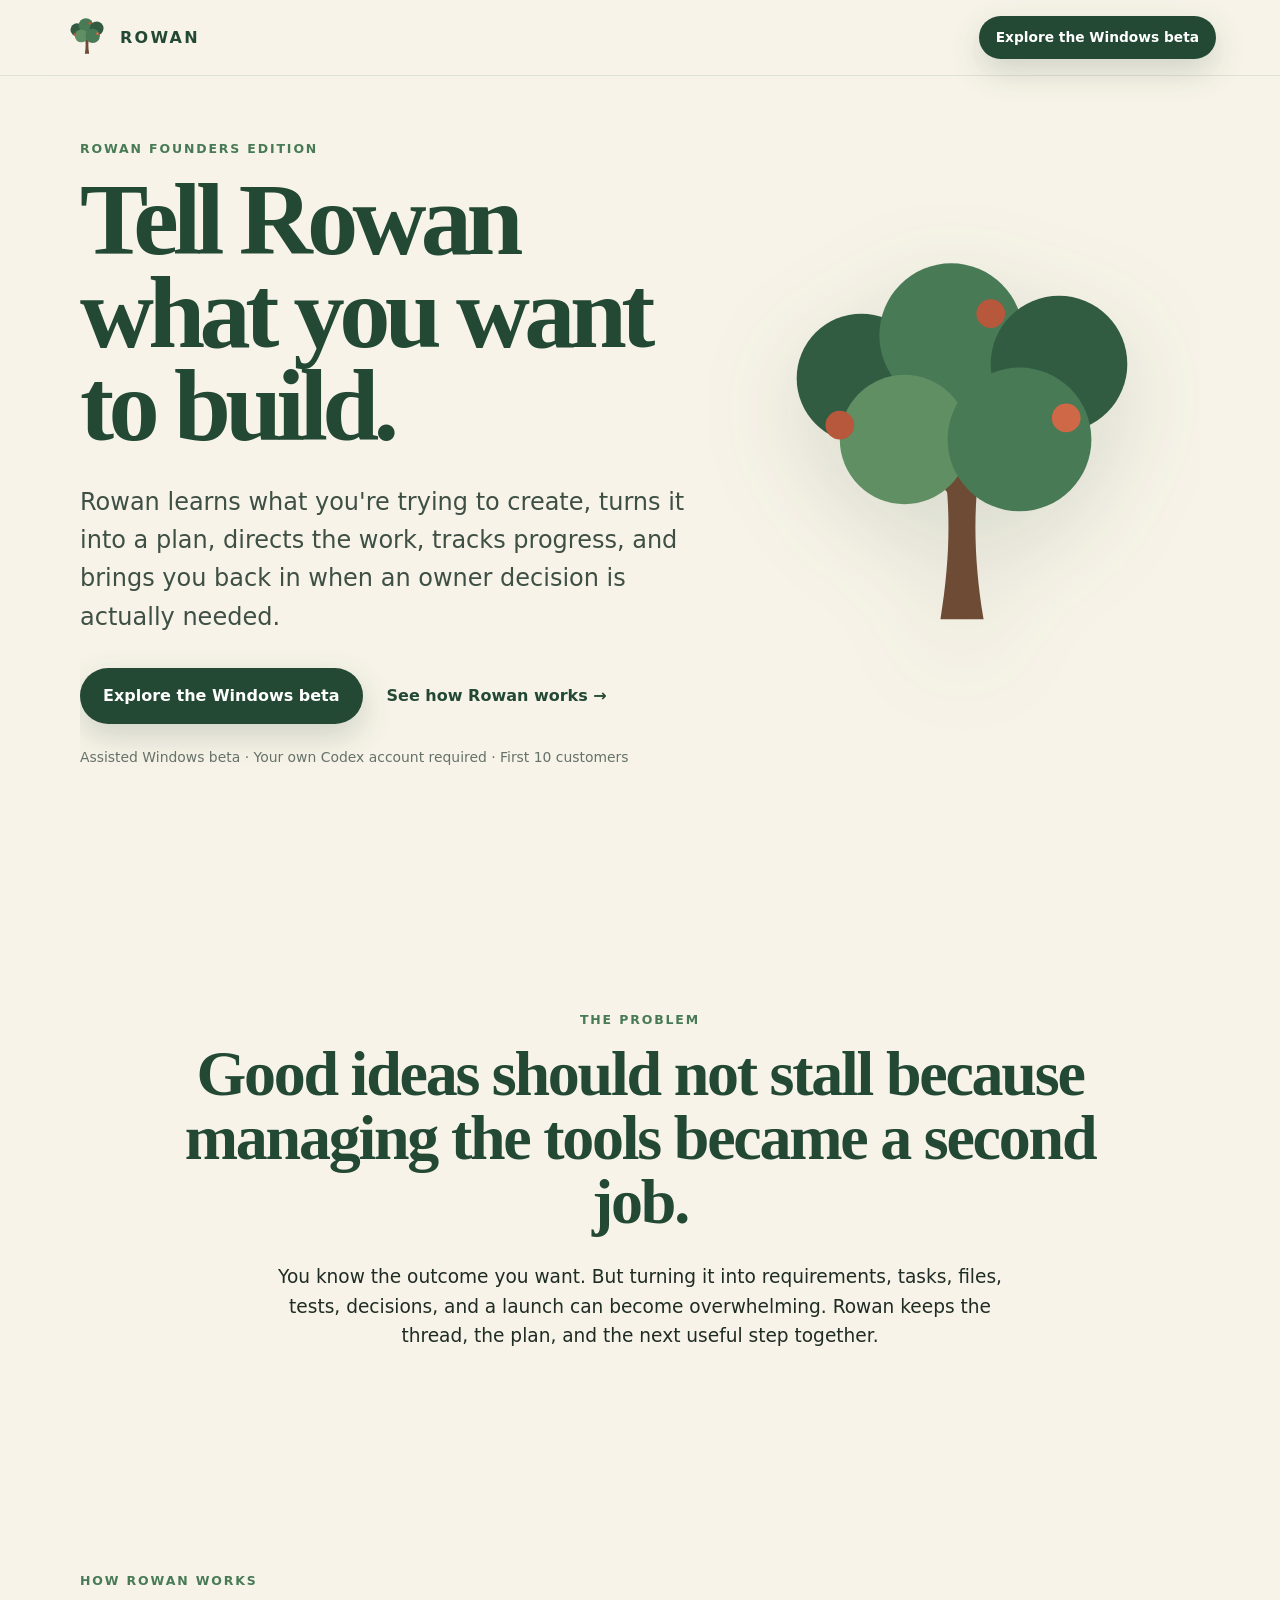
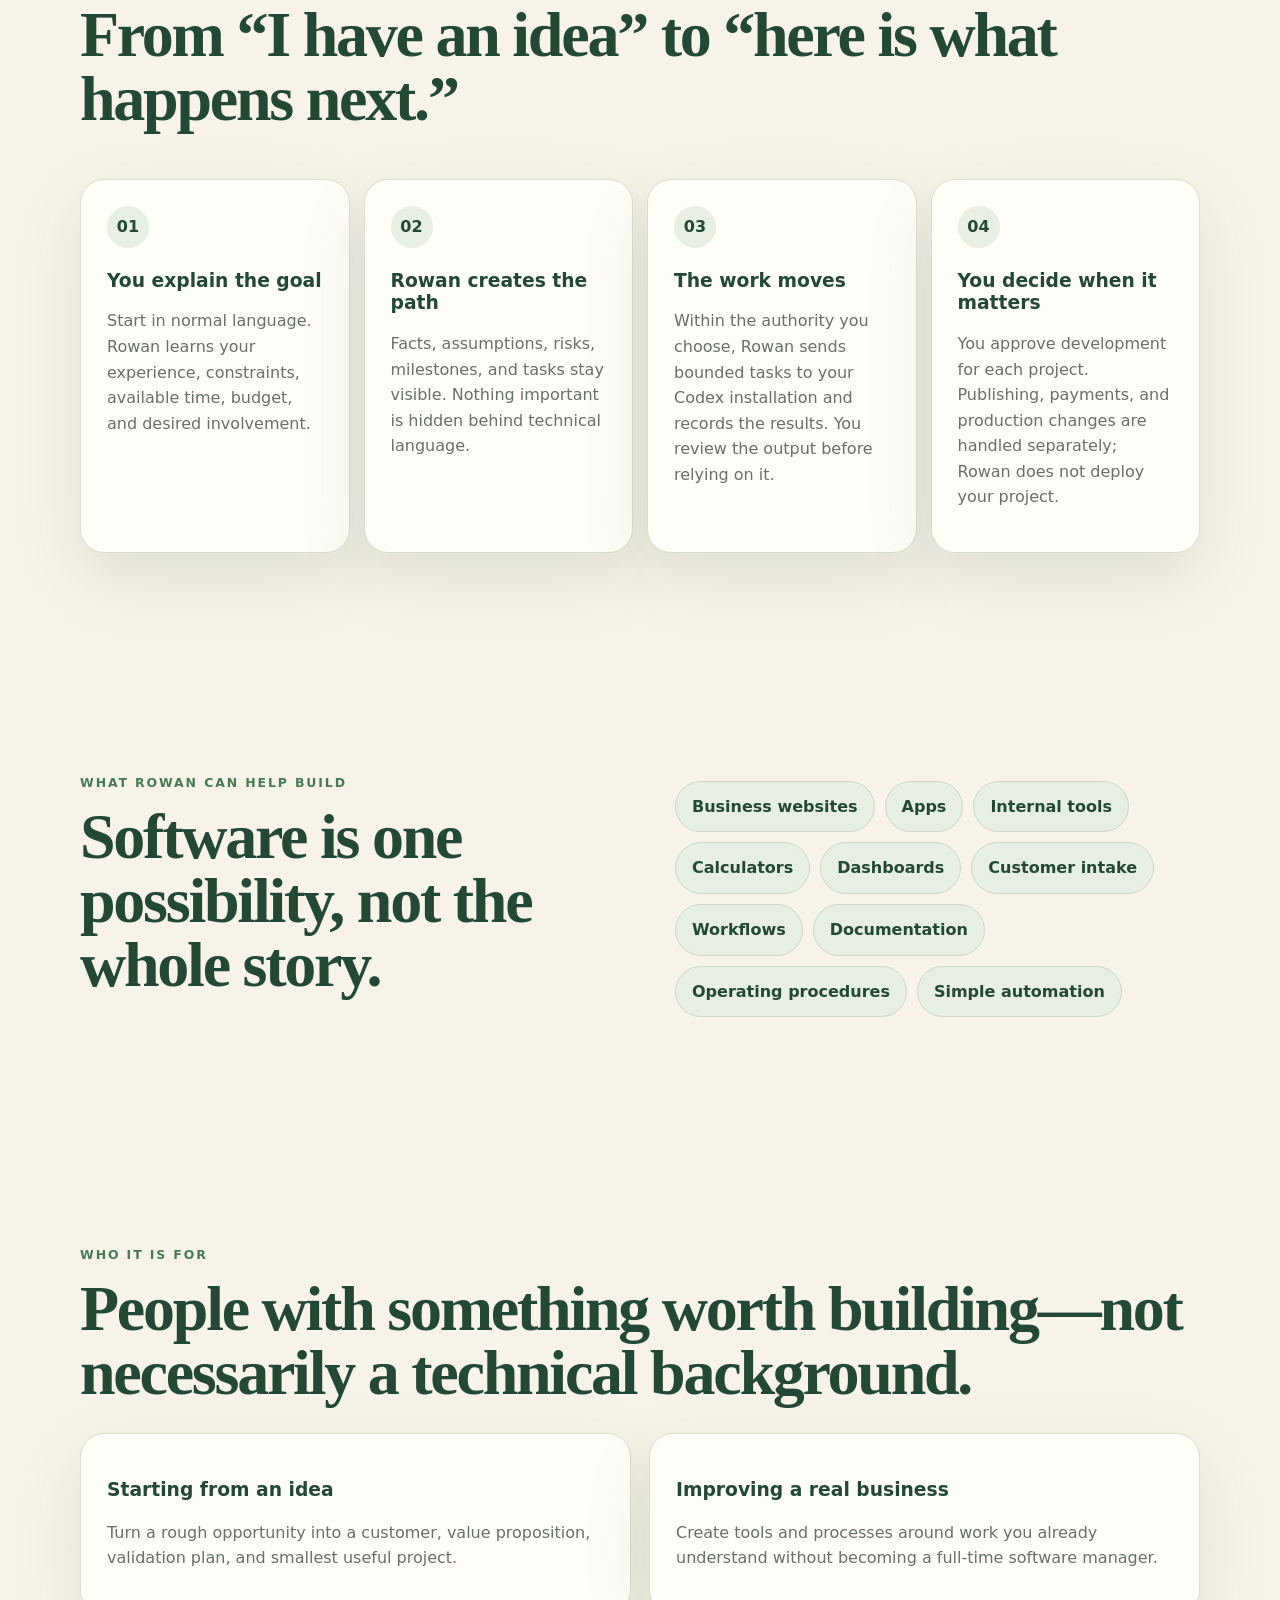
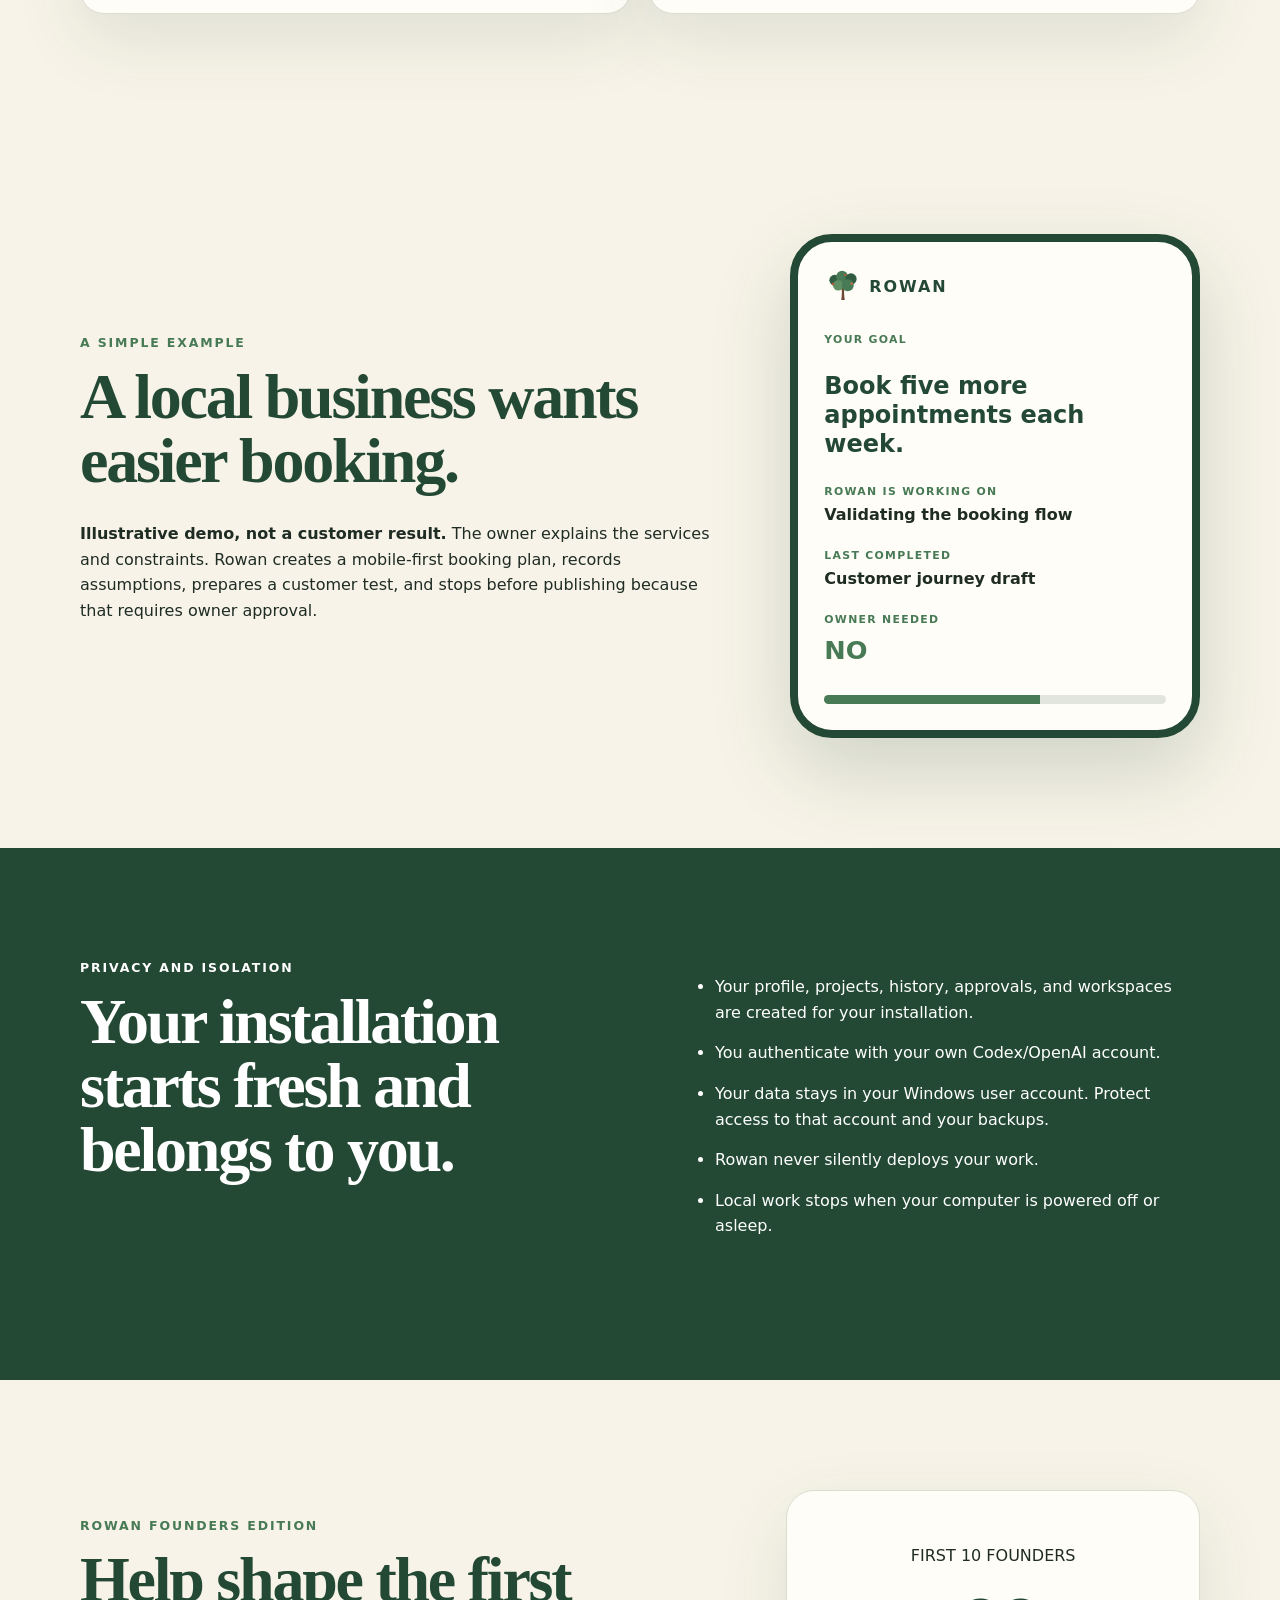
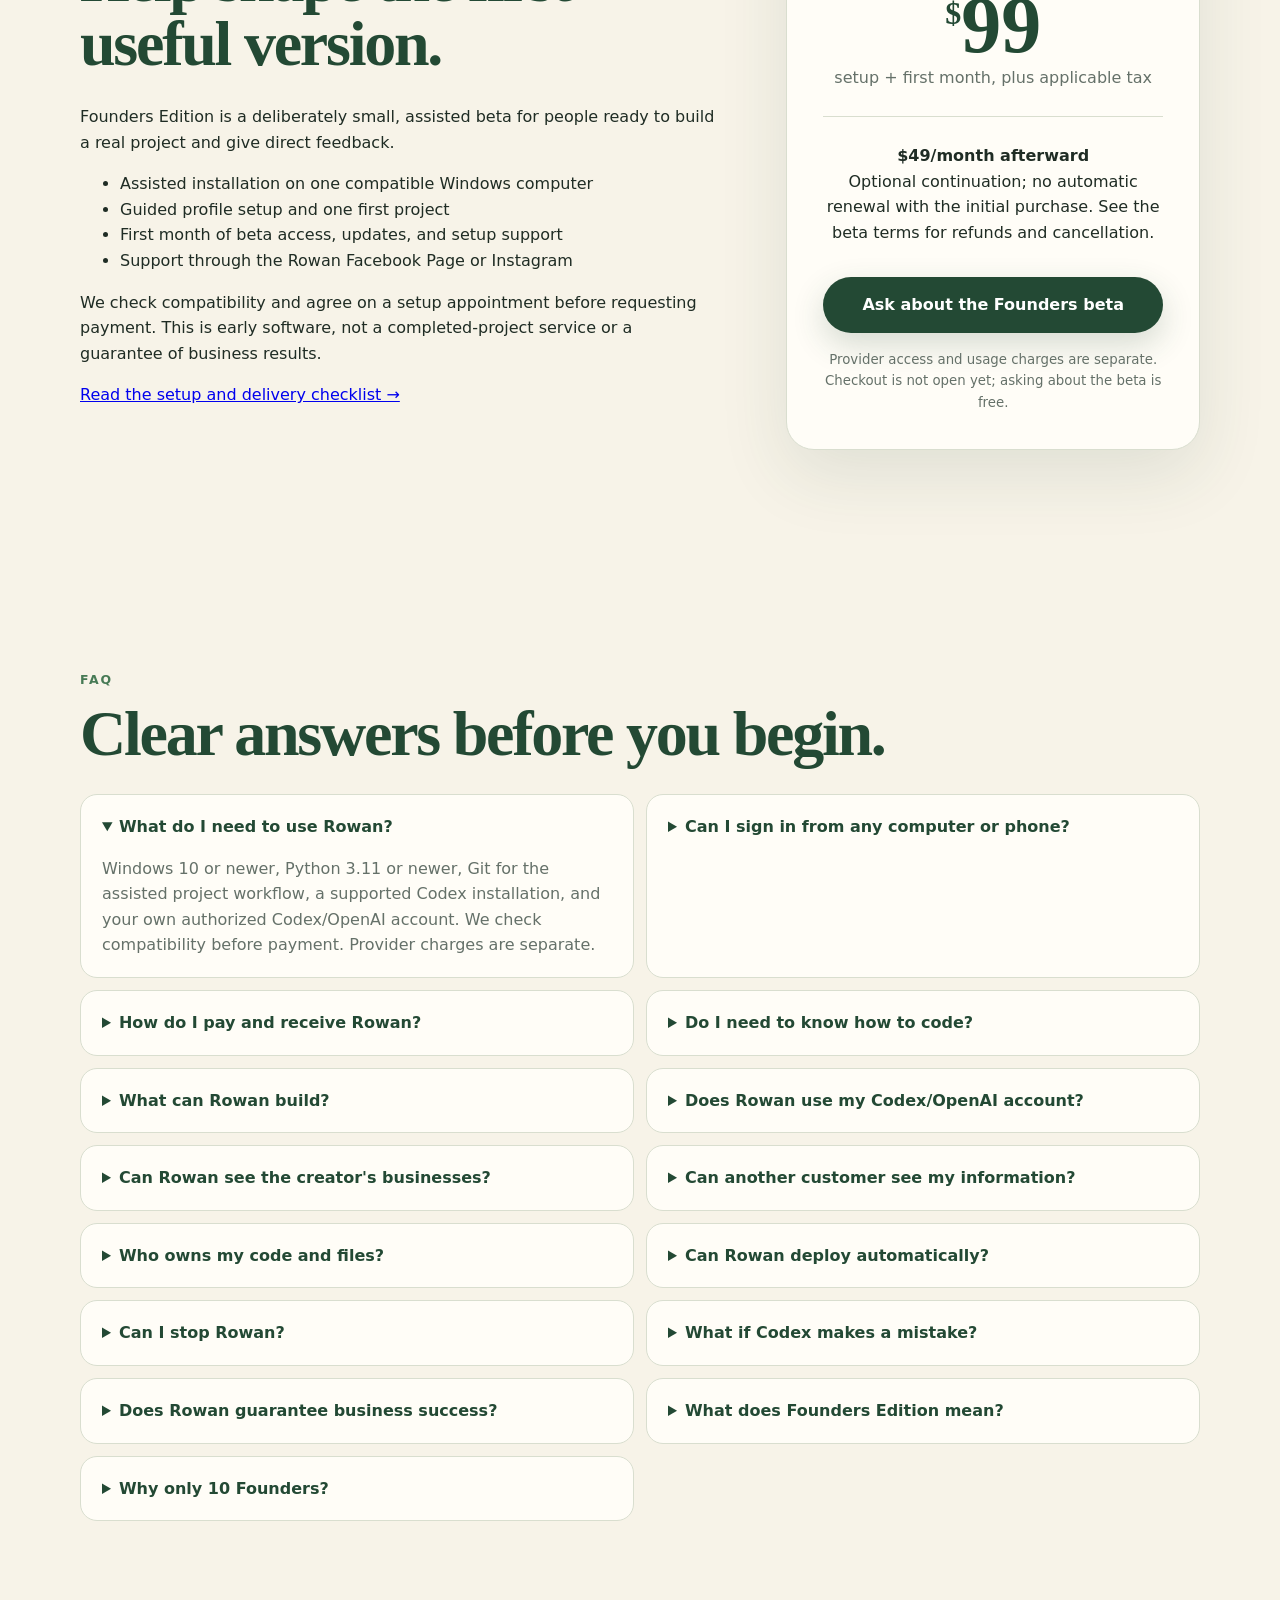
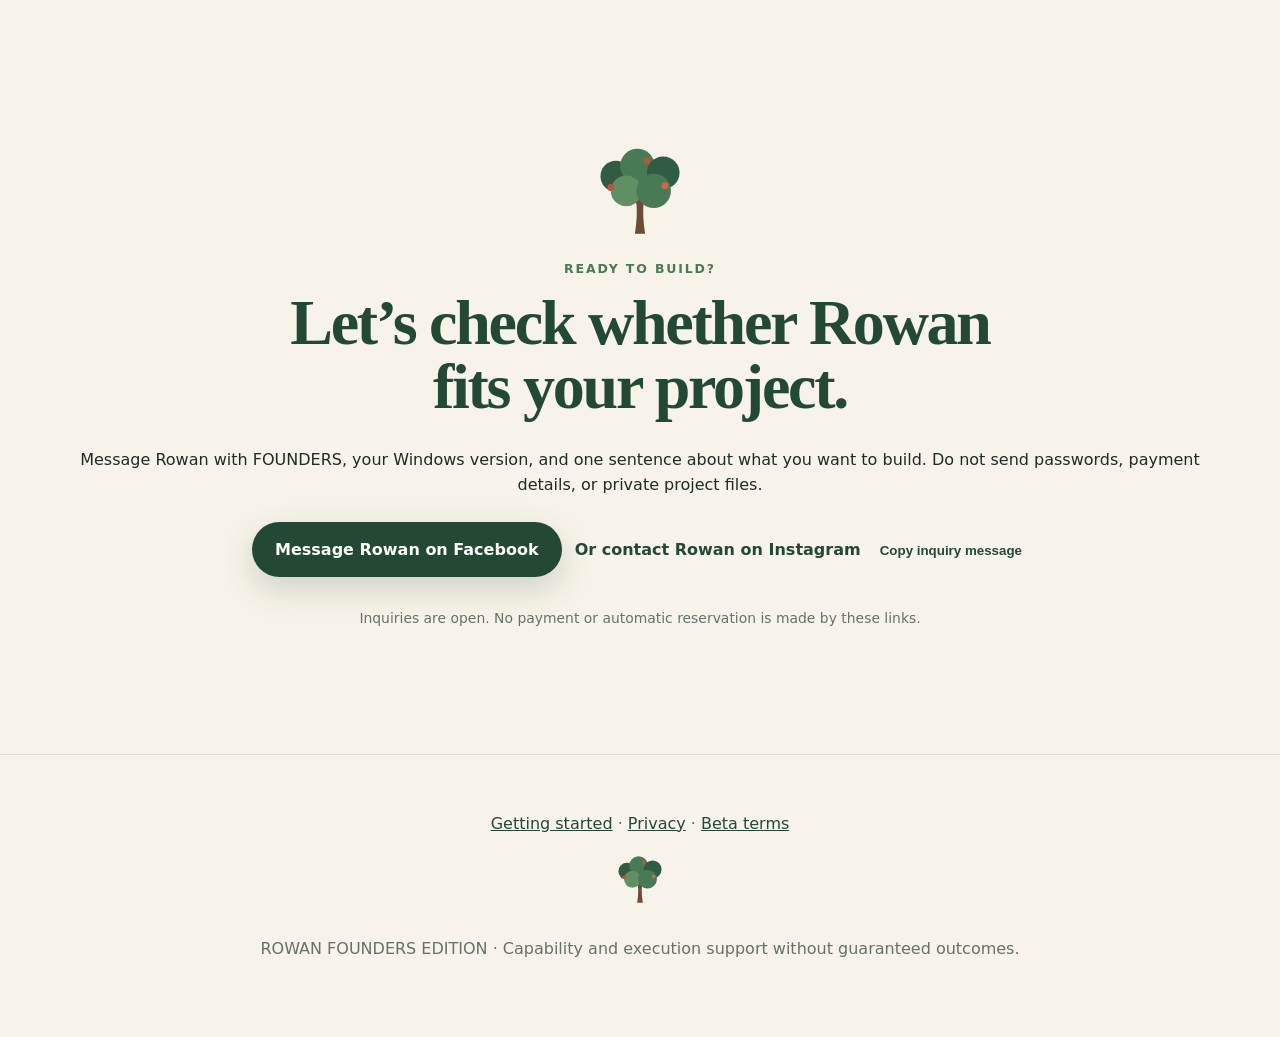
==== commit 5925405d: "Publish prepared assisted beta purchase and refund terms" ====
--- a/index.html
+++ b/index.html
@@ -104,9 +104,9 @@
     <div class="price-card">
       <p>FIRST 10 FOUNDERS</p>
       <strong><sup>$</sup>99</strong>
-      <span>setup + first month</span>
+      <span>setup + first month, plus applicable tax</span>
       <hr>
-      <p><b>$49/month afterward</b><br>Renewal and cancellation terms will be shown before payment. Joining the inquiry list does not start billing.</p>
+      <p><b>$49/month afterward</b><br>Optional continuation; no automatic renewal with the initial purchase. See the beta terms for refunds and cancellation.</p>
       <a class="button cta" href="#reserve">Ask about the Founders beta</a>
       <small>Provider access and usage charges are separate. Checkout is not open yet; asking about the beta is free.</small>
     </div>
@@ -126,7 +126,7 @@
       <details><summary>Who owns my code and files?</summary><p>Your project files remain in your customer-controlled workspaces, subject to the terms of any third-party tools or content you use.</p></details>
       <details><summary>Can Rowan deploy automatically?</summary><p>No. This release does not dispatch deployment tasks. Publishing is a separate owner-controlled step.</p></details>
       <details><summary>Can I stop Rowan?</summary><p>Yes. You can pause future work or an individual project and uninstall while retaining your data. An already running Codex task may need to finish or be stopped separately.</p></details>
-      <details><summary>What if Codex makes a mistake?</summary><p>Errors are possible. Rowan uses bounded tasks, Git checkpoints, validation, and owner approvals, but important work still needs review.</p></details>
+      <details><summary>What if Codex makes a mistake?</summary><p>Errors are possible. Rowan uses bounded tasks, separate Git workspaces, and owner approvals, but important work still needs review.</p></details>
       <details><summary>Does Rowan guarantee business success?</summary><p>No. Rowan supports planning and execution; it cannot guarantee demand, revenue, profitability, or accurate output.</p></details>
       <details><summary>What does Founders Edition mean?</summary><p>It is an assisted beta. Some workflows are manual, feedback is expected, and features will change.</p></details>
       <details><summary>Why only 10 Founders?</summary><p>The first release is intentionally small so each customer can receive setup help and the product can improve from real use.</p></details>
@@ -144,7 +144,7 @@
     <p role="status" id="contact-status" class="quiet-note"></p>
   </section>
 </main>
-<footer><p><a href="getting-started.html">Getting started</a> · <a href="privacy.html">Privacy</a></p><img src="assets/rowan-mark.svg" alt=""><p>ROWAN FOUNDERS EDITION · Capability and execution support without guaranteed outcomes.</p></footer>
+<footer><p><a href="getting-started.html">Getting started</a> · <a href="privacy.html">Privacy</a> · <a href="terms.html">Beta terms</a></p><img src="assets/rowan-mark.svg" alt=""><p>ROWAN FOUNDERS EDITION · Capability and execution support without guaranteed outcomes.</p></footer>
 <script src="config.js"></script>
 <script src="landing.js?v=0.1.2"></script>
 </body>
